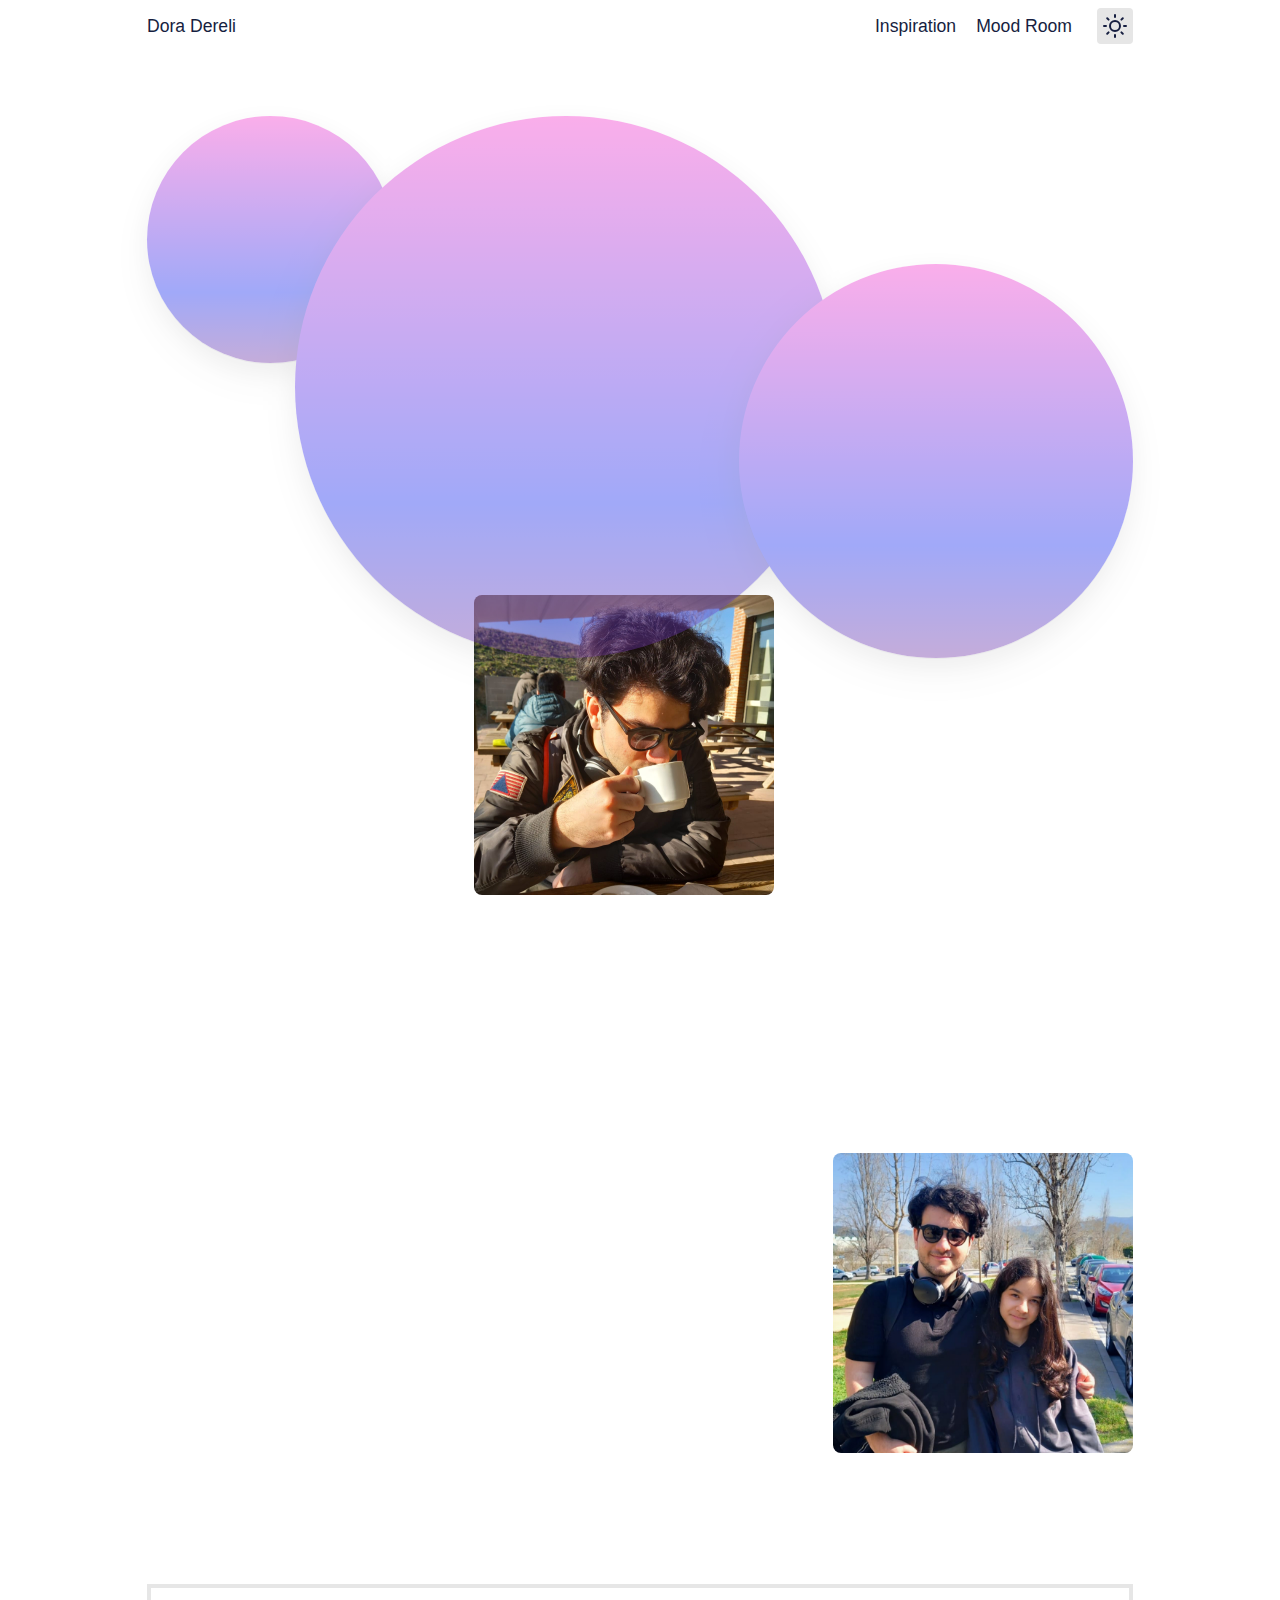
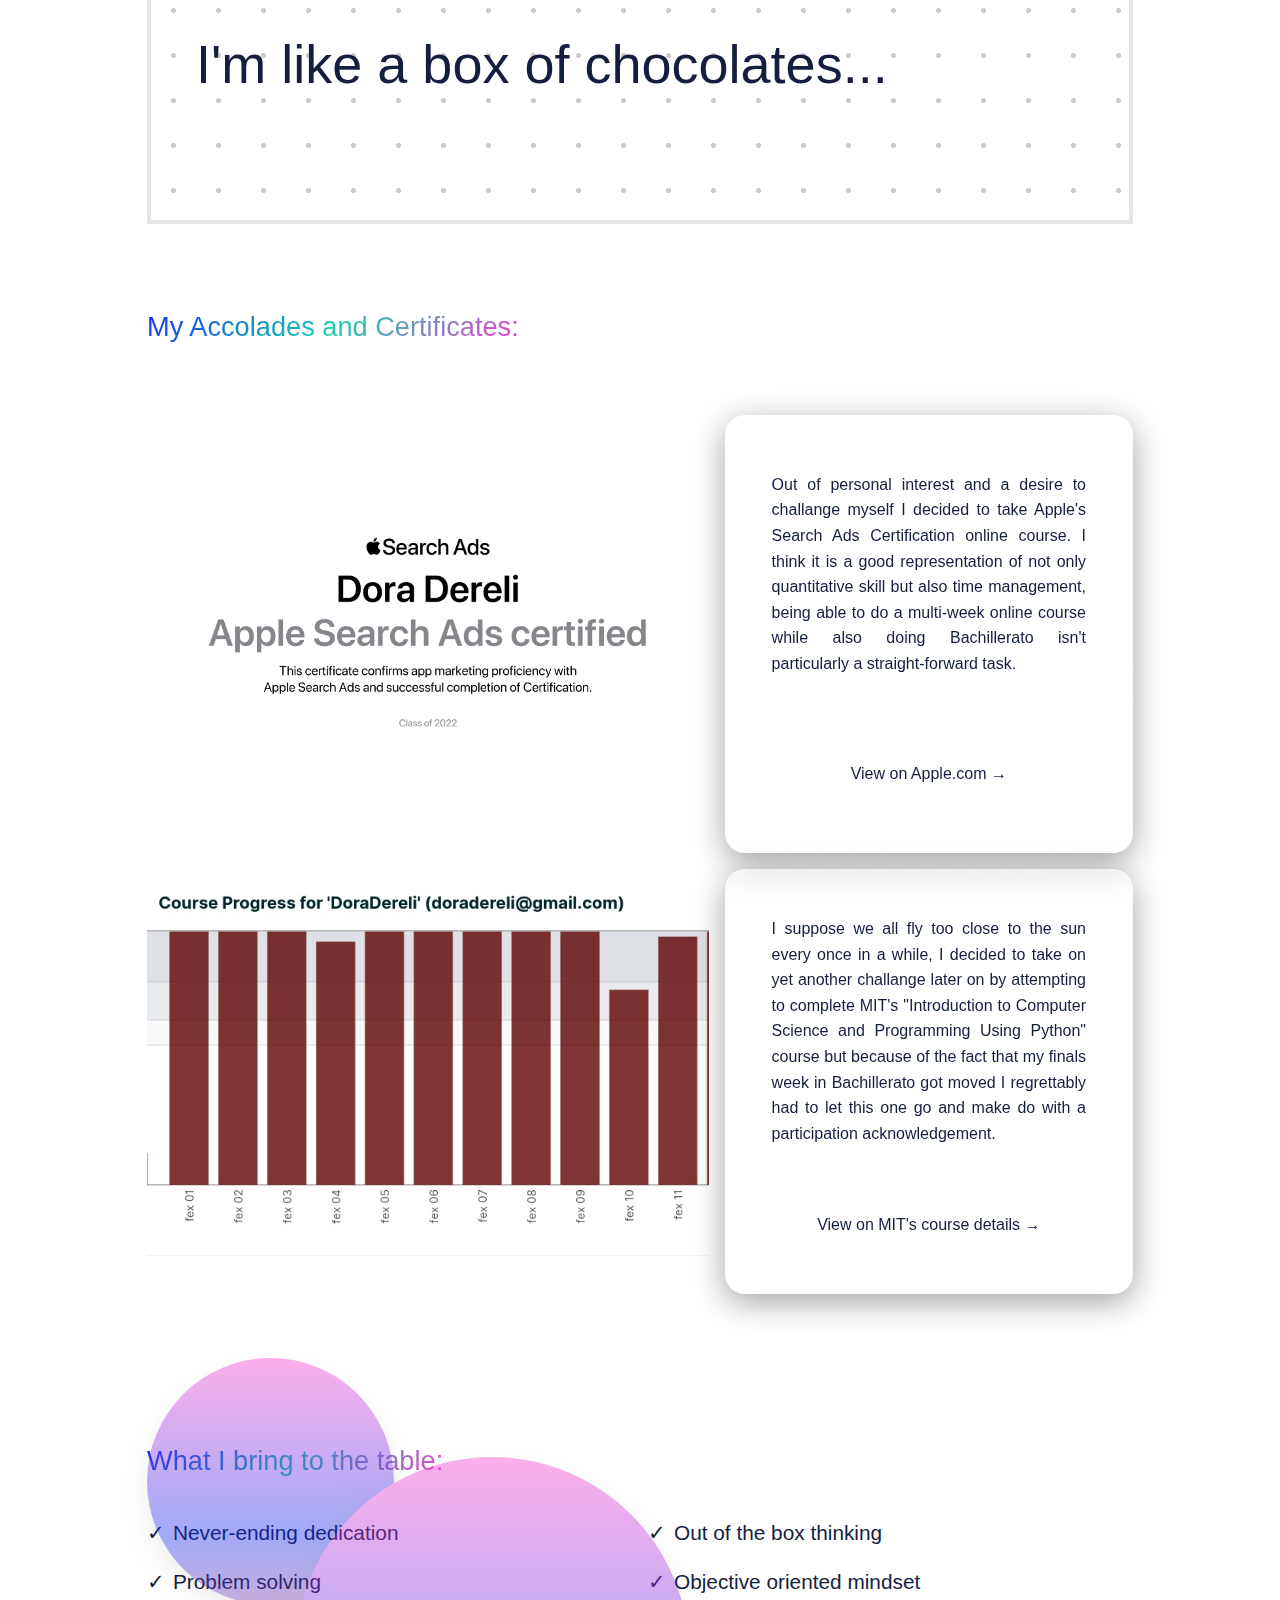
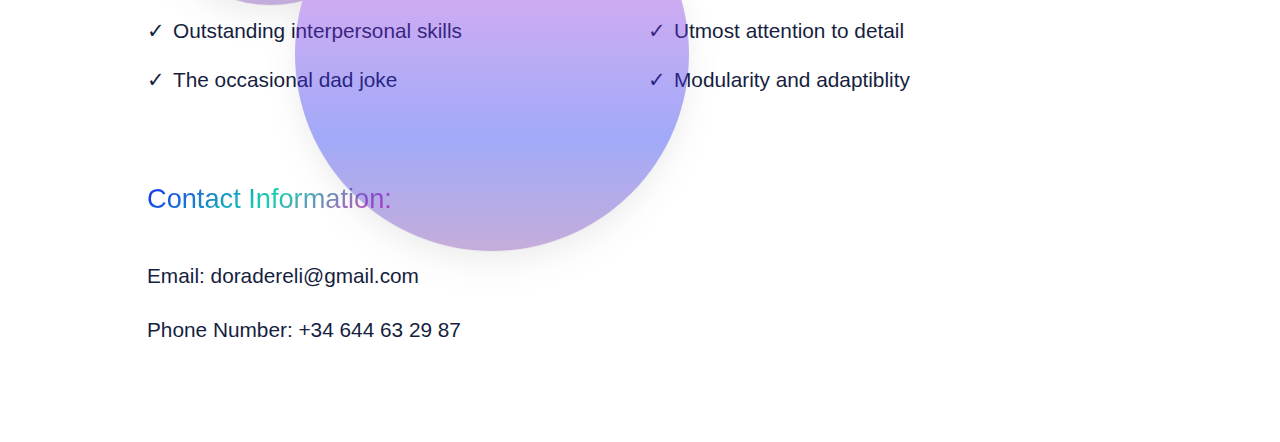
==== index.html @ 1a17ec4f "Update index.html" ====
<!doctype html>
<html lang="en">

<head>
    <!-- Meta data -->
    <meta charset="utf-8">
    <meta name="viewport" content="width=device-width, initial-scale=1.0">
    <meta name="author" content="Dora Dereli" />

    <!-- Title -->
    <title>Dora Dereli - Tech Enthusiast &amp; Student</title>

    <!-- Stylesheet and favicon -->
    <link rel="stylesheet" href="style.css">
    <link rel="icon" type="image/png" href="/static/favicon.png">
    <link rel="preconnect" href="https://fonts.googleapis.com">
    <link rel="preconnect" href="https://fonts.gstatic.com" crossorigin>
    <link href="https://fonts.googleapis.com/css2?family=DM+Sans:ital,opsz,wght@0,9..40,100..1000;1,9..40,100..1000&display=swap" rel="style">
</head>

<body data-theme="light">
    <!-- Header and navigation -->
    <header class="header">
        <a href="index.html" class="logo">Dora Dereli</a>
        <nav>
            <a href="profile.html">Inspiration</a>
            <a href="mood.html">Mood Room</a>
        </nav>

        <!-- Theme toggle button -->
        <button id="theme-toggle">
            <!-- SVG icon for theme toggle -->
            <svg xmlns="http://www.w3.org/2000/svg" width="24" height="24" fill="none" stroke="currentColor"
                stroke-width="2" stroke-linecap="round" stroke-linejoin="round" class="feather feather-moon">
                <g id="theme-toggle-dark">
                    <path d="M21 12.8A9 9 0 1111.2 3a7 7 0 009.8 9.8z" />
                </g>
                <g id="theme-toggle-light">
                    <circle cx="12" cy="12" r="5" />
                    <path
                        d="M12 1v2M12 21v2M4.2 4.2l1.4 1.4M18.4 18.4l1.4 1.4M1 12h2M21 12h2M4.2 19.8l1.4-1.4M18.4 5.6l1.4-1.4" />
                </g>
            </svg>
            <span class="u-visually-hidden">Toggle theme</span>
        </button>
    </header>

    <!-- Main content -->
    <main class="container home-page">
        <!-- Hero section -->
        <section class="section home-hero">
            <div class="orbs">
                <div id="orb1"></div>
                <div id="orb2"></div>
                <div id="orb3"></div>
            </div>
            <h1>Just a tech nerd trying to become a paid tech nerd</h1>
            <p class="titlespcr">👋 Hello! I am Dora Dereli, I'm a teen studying technology in Barcelona with an interest in all things relating to Computer Science with 
                Machine Learning and UX being my favourite.</p>
            <div class="heroes-container">
                <div class="titlespcr"></div>
                    <section class="heroes-container" id="intro" class="content-wrapper">
                        <img src="IMG_20240517_011327.jpg" alt="Dora Dereli" class="profile-picture" id="dora-profile">
                        <p>My love for computing began very early at age 6 when my dad first showed me how to use the family computer, an IBM Thinkpad T42 running Windows XP. Soon, I wouldn't leave it alone, and from there my interest and knowledge has gone up exponentially. At age 15 I locked in my decision to study the technological Bachillerato in Catalonia and I don't plan on ending my studies until I see "the peak" of higher education.</p>
                    </section>
                <div class="titlespcrr"></div>
                    <section class="intro" id="intro" class="content-wrapper">
                        <p>A wise man knows that he knows nothing, so I obviously have a long ways to go and there is much more for me to do to leave my mark in the industry. From ARM & RISC V SoC architecture, to neural networks for Machine learning, Data Analytics for Big Data and UX design to provide the end user the most effortless experience possible, my goal is to know the ins and outs of every system.</p>
                        <img src="IMG_20240517_011246.jpg" alt="Dora Dereli" class="profile-picturee" id="dora-profile">
                    </section>
            </div>
        </section>
        <div class="titlespcr"></div>
        <!-- Projects section -->
        <section class="section">
            <!-- Chocolates card -->
            <div class="card">
                <div class="card-content">
                    <h3 class="card-title">I'm like a box of chocolates...</h3>
                    <h4 class="card-subtitle"></h4>
                </div>
                <i class="fa-solid fa-hat-witch card-icon"></i>
            </div>
        </section>
        <div class="titlespcrr"></div>
        <h2 class="gradient-title">My Accolades and Certificates:</h2>
        <div class="titlespcrr"></div>
        <div class="selected-project">
            <figure>
                <img src="Apple_Search_Ads_Certification_pages-to-jpg-0001.jpg" alt="Passnote" />
            </figure>
            <div>
                <p>Out of personal interest and a desire to challange myself I decided to take Apple's Search Ads Certification online course.
                    I think it is a good representation of not only quantitative skill but also time management, being able to do a multi-week
                    online course while also doing Bachillerato isn't particularly a straight-forward task.<br><br></p>

                    <a class="read-more" href="https://certification-searchads.apple.com/certificate/YvicgNklUN">View on Apple.com →</a>
            </div>
        </div>
        <div class="selected-project">
            <figure>
                <img src="Screenshot from 2024-05-17 04-03-49-cropped.jpg" alt="Passnote" />
            </figure>
            <div>
                <p>I suppose we all fly too close to the sun every once in a while, I decided to take on yet another challange later on by attempting
                    to complete MIT's "Introduction to Computer Science and Programming Using Python" course but because of the fact that my finals week in Bachillerato
                    got moved I regrettably had to let this one go and make do with a participation acknowledgement.<br><br></p>

                    <a class="read-more" href="https://learning.edx.org/course/course-v1:MITx+6.00.1x+1T2023/home">View on MIT's course details →</a>
            </div>
        </div>
        <section class="section home-hero">
        <!-- Skills and Tools Section -->
        <section id="skills-tools" class="section">
            <h2 class="gradient-title">What I bring to the table:</h2>
                <ul>
                    <li>Never-ending dedication</li>
                    <li>Out of the box thinking</li>
                    <li>Problem solving</li>
                    <li>Objective oriented mindset</li>
                    <li>Outstanding interpersonal skills</li>
                    <li>Utmost attention to detail</li>
                    <li>The occasional dad joke</li>
                    <li>Modularity and adaptiblity</li>
                </ul>
        </section>
            <div class="orbs">
              <div id="orb1"></div>
              <div id="orb3"></div>
            </div>
        </section>

        <!-- Contact Information Section -->
        <section id="contact" class="section">
            <h2 class="gradient-title">Contact Information:</h2>
            <p>Email: <a href="mailto:doradereli@gmail.com">doradereli@gmail.com</a></p>
            <p>Phone Number: +34 644 63 29 87</a>
            </p>
        </section>
    </main>
    <!-- JavaScript -->
    <script src="script.js"></script>
</body>

</html>
---- style.css ----
:root {
    --spacing-unit: 8px;
    --xs: calc(var(--spacing-unit) / 2);
    --sm: var(--spacing-unit);
    --md: calc(var(--spacing-unit) * 2);
    --lg: calc(var(--spacing-unit) * 3);
    --xl: calc(var(--spacing-unit) * 4);
    --border: rgb(3, 169, 244);

    --g1: rgb(244,55,205);
    --g2: rgb(23,207,175);
    --g3: rgb(22,42,239);
}

[data-theme=dark] {
    --color-canvas: #05091d;
    --color-well: #050816;
    --color-text: #fff;
    --card-dot-light: rgba(255, 255, 255, 0.2);
    --card-dot-dark: transparent;
    --color-glow: rgba(255, 255, 255, 0.5);
}

[data-theme=light] {
    --color-canvas: #fff;
    --color-well: #e6e6e6;
    --color-text: #161e40;
    --card-dot-light: transparent;
    --card-dot-dark: rgba(0, 0, 0, 0.2);
    --color-glow: rgba(22, 30, 64, 0.5);
}


.u-visually-hidden {
    clip: rect(0 0 0 0);
    height: 1px;
    width: 1px;
    margin: -1px;
    overflow: hidden;
    padding: 0;
    position: absolute;
    border: 0;
    white-space: nowrap;
    word-wrap: normal;
}

.container {
    width: 100%;
    max-width: 1050px;
    padding: 0 24px 32px;
    margin: 0 auto;
}

@media screen and (min-width: 40em) {
    .container {
        padding: 0 32px 32px;
    }
}

.container img,.container video {
    max-width: 100%;
    border-radius: 8px;
    max-width: 100%;
    max-height: 100%;
}

.post {
    padding-top: 64px;
}

.title {
    margin-bottom: 4px;
}

.meta {
    font-size: 1rem;
    margin-top: 0;
}

@media screen and (min-width: 40em) {
    .meta {
        font-size: .9rem;
    }
}

.project-featured-image {
    width: calc(100% + 48px);
    max-width: calc(100% + 48px) !important;
    margin-left: -24px;
    margin-top: 16px;
}

@media screen and (min-width: 40em) {
    .project-featured-image {
        width: 140%;
        max-width: 140% !important;
        margin-left: -20%;
        margin-top: 32px;
    }
}

ol li,p,ul li {
    font-size: 1.3rem;
    line-height: 1.6;
}

h1 {
    font-size: 3rem;
    font-weight: 500;
    letter-spacing: -.15rem;
    line-height: 1.15;
}

h2,h4 {
    font-weight: 500;
}

h3 {
    font-weight: 300;
    margin-bottom: 0;
    margin-top: 25px;
}

a {
    color: var(--color-text);
    text-decoration: none;
}

a[href^="https://twitter.com"] {
    color: #55acee;
}

a[href^="https://github.com"] {
    color: #aaa;
}

a[href^="https://dribbble.com"] {
    color: #ea4c89;
}

.header {
    width: 100%;
    max-width: 1050px;
    padding: 8px 24px;
    margin: 0 auto 24px;
    display: flex;
    justify-content: space-between;
    align-items: center;
  }
  
  @media screen and (min-width: 40em) {
    .header {
      padding: 8px 32px;
    }
  }
  
  .header a {
    color: inherit;
    text-decoration: none;
    font-size: 1.1rem;
  }
  
  .header .logo {
    flex: 1;
  }
  
  .header nav {
    display: flex;
    gap: 20px;
  }
  
  .header #theme-toggle {
    appearance: none;
    background: var(--color-well);
    padding: var(--xs);
    border: 1px solid transparent;
    border-radius: 4px;
    color: inherit;
    width: calc(var(--lg) * 1.5);
    height: calc(var(--lg) * 1.5);
    display: flex;
    align-items: center;
    justify-content: center;
    margin-left: 25px;
    cursor: pointer;
  }
  
  [data-theme='dark'] .header #theme-toggle #theme-toggle-light {
    display: none;
  }
  
  [data-theme='light'] .header #theme-toggle #theme-toggle-dark {
    display: none;
  }
  
  .selected-project {
    margin-bottom: 16px;
    display: flex;
    color: inherit;
    text-decoration: none;
    flex-direction: column;
    gap: 16px;
  }

  @media screen and (min-width: 40em) {
    .selected-project {
      flex-direction: row;
    }
  }
  
  .selected-project figure {
    margin: 0;
    flex: 1.5;
    max-width: 100%;
  }
  
  .selected-project figure img {
    width: 100%;
    height: auto;
    border-radius: 20px;
    object-fit: cover;
  }
  
  .selected-project div {
    flex: 1;
    background: linear-gradient(135deg, rgba(255, 255, 255, 0.1), rgba(255, 255, 255, 0));
    backdrop-filter: blur(10px);
    border-radius: 20px;
    border: 1px solid rgba(255, 255, 255, 0.18);
    box-shadow: 0 8px 32px 0 rgba(0, 0, 0, 0.37);
    display: flex;
    flex-direction: column;
    align-items: center;
    justify-content: space-around;
    padding: 1rem;
  }

  .selected-project div:hover{
    box-shadow: 0 0 15px var(--color-glow);
  }
  
  .selected-project p {
    font-size: 1rem;
    margin-right: 30px;
    margin-left: 30px;
    text-align: justify;
  }
  
  code[class*='language-'],
  pre[class*='language-'] {
    font-size: 14px;
    line-height: 1.375;
    direction: ltr;
    text-align: left;
    white-space: pre;
    word-spacing: normal;
    word-break: normal;
    tab-size: 2;
    hyphens: none;
    background: #272822;
    color: #f8f8f2;
  }
  

pre[class*=language-] {
    padding: 1.5em 2em;
    margin: .5em 0;
    overflow: auto
}

:not(pre)>code[class*=language-] {
    padding: .1em;
    border-radius: .3em
}

.token.cdata,.token.comment,.token.doctype,.token.prolog {
    color: #75715e
}

.token.punctuation {
    color: #f8f8f2
}

.token.namespace {
    opacity: .7
}

.token.boolean,.token.number,.token.operator {
    color: #fd971f
}

.token.property {
    color: #f4bf75
}

.token.tag {
    color: #66d9ef
}

.token.string {
    color: #a1efe4
}

.token.selector {
    color: #ae81ff
}

.token.attr-name {
    color: #fd971f
}

.language-css .token.string,.style .token.string,.token.entity,.token.url {
    color: #a1efe4
}

.token.attr-value,.token.control,.token.directive,.token.keyword,.token.unit {
    color: #a6e22e
}

.token.atrule,.token.regex,.token.statement {
    color: #a1efe4
}

.token.placeholder,.token.variable {
    color: #66d9ef
}

.token.deleted {
    text-decoration: line-through
}

.token.inserted {
    border-bottom: 1px dotted #f9f8f5;
    text-decoration: none
}

.token.italic {
    font-style: italic
}

.token.bold,.token.important {
    font-weight: 700
}

.token.important {
    color: #f92672
}

.token.entity {
    cursor: help
}

pre>code.highlight {
    outline: .4em solid #f92672;
    outline-offset: .4em
}

@-webkit-keyframes fadeInDown {
    from {
        transform: translateY(-10px);
        opacity: 0
    }

    to {
        transform: translateY(0);
        opacity: 1
    }
}

@keyframes fadeInDown {
    from {
        transform: translateY(-10px);
        opacity: 0
    }

    to {
        transform: translateY(0);
        opacity: 1
    }
}

@-webkit-keyframes fadeInUp {
    from {
        transform: translateY(20px);
        opacity: 0
    }

    to {
        transform: translateY(0);
        opacity: 1
    }
}

@keyframes fadeInUp {
    from {
        transform: translateY(20px);
        opacity: 0
    }

    to {
        transform: translateY(0);
        opacity: 1
    }
}

.home-hero {
    position: relative
}

@media screen and (min-width: 40em) {
    .home-hero {
        padding-top:64px;
        margin-top: 64px
    }
}

.home-hero h1 {
    margin-top: 0
}

@media (prefers-reduced-motion:no-preference) {
    .home-hero h1 {
        opacity: 0;
        transform: translateY(20px);
        -webkit-animation: fadeInUp .5s cubic-bezier(.4,0,.2,1);
        animation: fadeInUp .5s cubic-bezier(.4,0,.2,1);
        -webkit-animation-fill-mode: forwards;
        animation-fill-mode: forwards
    }
}

@media (prefers-reduced-motion:no-preference) {
    .home-hero p {
        opacity: 0;
        transform: translateY(20px);
        -webkit-animation: fadeInUp .5s .1s cubic-bezier(.4,0,.2,1);
        animation: fadeInUp .5s .1s cubic-bezier(.4,0,.2,1);
        -webkit-animation-fill-mode: forwards;
        animation-fill-mode: forwards
    }
}

.intro {
  display: flex;
  flex-direction: row;
  align-items: center;
}

.profile-picture {
  margin-right: 2rem;
}

.profile-picturee {
  margin-left: 2rem;
}

.orbs {
    display: flex;
    align-items: center;
    position: absolute;
    width: 100%;
    opacity: .4;
    top: 0
}

.orbs #orb1,.orbs #orb2,.orbs #orb3,.orbs #orb4 {
    border-radius: 9999px;
    flex-shrink: 0;
    flex-grow: 0;
    aspect-ratio: 1/1;
    height: -webkit-fit-content;
    height: -moz-fit-content;
    height: fit-content;
    position: relative;
    -webkit-animation: orbFloat 10s ease infinite;
    animation: orbFloat 10s ease infinite;
    box-shadow: 0 1px 0 rgba(17,17,26,.1),0 8px 24px rgba(17,17,26,.1),0 16px 48px rgba(17,17,26,.1)
}

.orbs #orb1:before,.orbs #orb2:before,.orbs #orb3:before,.orbs #orb4:before {
    content: '';
    width: 100%;
    height: 100%;
    border-radius: inherit;
    display: block;
    position: absolute;
    top: 0;
    left: 0;
    -webkit-animation: orbGradient 40s ease infinite;
    animation: orbGradient 40s ease infinite;
    background-size: 100% 1000%;
    background-image: linear-gradient(to bottom,#f437cd,#162aef,#f34033,#17cfaf,#d8a9c1,#f437cd,#162aef,#f34033,#17cfaf,#d8a9c1,#f437cd,#162aef,#f34033,#17cfaf,#d8a9c1)
}

.orbs #orb1 {
    width: 25%;
    z-index: -4;
    align-self: flex-start
}

.orbs #orb2 {
    margin-left: -10%;
    -webkit-animation-duration: 20s;
    animation-duration: 20s;
    width: 55%;
    z-index: -3
}

.orbs #orb2:before {
    animation-direction: reverse
}

.orbs #orb3 {
    width: 40%;
    z-index: -2;
    margin-left: -10%;
    margin-top: 10%;
    align-self: flex-end;
    -webkit-animation-duration: 15s;
    animation-duration: 15s
}

.orbs #orb4 {
    background-color: #00f;
    width: 50%;
    z-index: -1;
    animation-direction: reverse;
    margin-left: -30%
}

@-webkit-keyframes orbGradient {
    0% {
        background-position: 0 0
    }

    100% {
        background-position: 0 100%
    }
}

@keyframes orbGradient {
    0% {
        background-position: 0 0
    }

    100% {
        background-position: 0 100%
    }
}

@-webkit-keyframes orbFloat {
    0% {
        transform: translatey(-20px)
    }

    50% {
        transform: translatey(20px)
    }

    100% {
        transform: translatey(-20px)
    }
}

@keyframes orbFloat {
    0% {
        transform: translatey(-20px)
    }

    50% {
        transform: translatey(20px)
    }

    100% {
        transform: translatey(-20px)
    }
}

.dm-sans-<font> {
  font-family: "DM Sans", sans-serif;
  font-optical-sizing: auto;
  font-weight: <300>;
  font-style: normal;
}

* {
    box-sizing: border-box;
    -webkit-font-smoothing: antialiased
}

body,html {
    margin: 0;
    padding: 0;
    background: var(--color-canvas)
}

html {
    font-size: .9rem
}

@media screen and (min-width: 40em) {
    html {
        font-size:1rem
    }
}

body {
    color: var(--color-text);
    min-width: 100vw;
    min-height: 100vh;
    font-family: 'Neue Haas Unica',sans-serif
}

*{
    font-family: 'Neue Haas Unica',sans-serif
}



.read-more {
  transition-duration: 0.3s;
  margin-bottom: 30px;
}

.read-more:hover {
  font-size: 24px;
  background: -webkit-linear-gradient(130deg, var(--g1), var(--g2), var(--g3));
  -webkit-background-clip: text;
  -webkit-text-fill-color: transparent;
  cursor: pointer;
}

#dora-profile {
  max-width: 300px;
  max-height: 300px;
}






.card {
    /* aspect-ratio: 1 / 0.2;  Modify this value to control the height based on the width */
    border: 0.5vmin solid var(--color-well);
    cursor: pointer;
    position: relative;
    transform: translateX(0px); /* Move the card 30 pixels to the left */
    margin: 50px 0px 0px 0px;
  }
  
  .card:hover:before {
    background-position: 100% 100%;
    transform: scale(1.08, 1.03);
    border-radius: 8px;
  }
  
  .card:hover > .card-content {
    background-position: -10% 0%;
  }
  
  .card:hover > .card-icon {
    color: var(--color-text);
  }
  
  .card:hover > .card-content > .card-subtitle > .card-subtitle-word {  
    opacity: 1;
    transform: translateY(0%);
    transition: opacity 0ms, transform 200ms cubic-bezier(.90, .06, .15, .90);
  }
  
  .card:before {
    background: linear-gradient(
      130deg, 
      transparent 0% 33%, 
      var(--g1) 74%, 
      var(--g2) 83.5%, 
      var(--g3) 100%
    );
    background-position: 0% 0%;
    background-size: 300% 300%;
    content: "";
    height: 100%;
    pointer-events: none;
    position: absolute;
    transition: background-position 350ms ease, transform 350ms ease;
    width: 100%;
    z-index: 1;
  }
  
  .card-content {
    background-image: radial-gradient(
        var(--card-dot-light) 8%, 
        transparent 8%
    ),
    radial-gradient(
        var(--card-dot-dark) 8%, 
        transparent 8%
    );
    background-position: 0% 0%;
    background-size: 5vmin 5vmin;
    height: 100%;
    padding: 5vmin;
    position: relative;
    transition: background-position 350ms ease;
    width: 100%;
    z-index: 2;
}

  
  .card-title,
  .card-subtitle {
    color: var(--color-text);
    font-family: "Anek Latin", sans-serif;
    font-weight: 400;
    margin: 0px;
  }
  
  .card-title {
    font-size: 6vmin;
  }
  
  .card-subtitle {
    font-size: 3vmin;
    margin-top: 2vmin;
  }
  
  .card-subtitle-word {
    display: inline-block;
    margin: 0vmin 0.3vmin;
    opacity: 0;
    position: relative;  
    transform: translateY(40%);
    transition: none;
  }
  
  .card-icon {
    bottom: 0px;
    color: rgba(var(--color-text), 0.5);
    font-size: 7vmin;
    left: 0px;
    margin: 5vmin;
    position: absolute;
    transition: color 250ms ease;
    z-index: 2;
}



  /* About Me Section */
#about-me {
    text-align: justify;
  }
  
  /* Skills and Tools Section */
  #skills-tools ul {
    display: grid;
    grid-template-columns: repeat(2, 1fr);
    gap: 1rem;
    list-style-type: none;
    padding: 0;
  }
  
  #skills-tools li:before {
    content: '✓';
    margin-right: 8px;
  }
  
  /* Testimonials Section */
  #testimonials blockquote {
    border-left: 4px solid var(--color-highlight);
    margin-bottom: 2rem;
    padding: 1rem 0 1rem 2rem;
  }
  
  #testimonials blockquote footer {
    display: block;
    font-style: italic;
    margin-top: 1rem;
  }
  
  /* Contact Information Section */
  #contact a {
    color: var(--color-highlight);
  }
  
  #contact a:hover {
    color: var(--color-highlight-hover);
  }
  
  /* Resume/CV Section */
  #resume a {
    background-color: var(--color-highlight);
    border-radius: 4px;
    color: var(--color-primary);
    display: inline-block;
    margin-top: 1rem;
    padding: 0.5rem 1rem;
    text-decoration: none;
  }
  
  #resume a:hover {
    background-color: var(--color-highlight-hover);
  }
  



  /* Spacing between sections */
.section {
    margin-bottom: 4rem;
  }
  
 /* Gradient Titles */
.gradient-title {
    background: -webkit-linear-gradient(130deg, var(--g1), var(--g2), var(--g3));
    -webkit-background-clip: text;
    -webkit-text-fill-color: transparent;
    display: inline-block;
    font-size: 1.7em; /* Adjust this value to change the title size */
    font-weight: 500; /* Adjust this value to change the title weight */
  }
  
  
  
  /* Make sure the h2 titles are inline-block for gradient effect */
  .section h2 {
    display: inline-block;
  }
  



  .rounded-table {
    border-collapse: separate;
    border-spacing: 0;
    width: 80%;
    background: linear-gradient(135deg, rgba(255, 255, 255, 0.1), rgba(255, 255, 255, 0));
    backdrop-filter: blur(10px);
    -webkit-backdrop-filter: blur(10px);
    border-radius: 20px;
    box-shadow: 0 8px 32px 0 rgba(0, 0, 0, 0.37);
    border-radius: 15px;
    overflow: hidden;
    margin: 20px 0;
    margin-left: auto;
    margin-right: auto;
    border:1px solid rgba(255, 255, 255, 0.18);
    transition: box-shadow 0.2s ease-in-out; /* Add a transition for smooth effect */
  }

  .rounded-table:hover {
    box-shadow: 0 0 15px var(--color-glow); /* Apply a faint glow effect on hover */
  }

  .rounded-table thead th {
    background-color: rgba(0, 0, 0, 0.1);
    text-align: left;
    height: 50px;
    line-height: 50px; /* Center the text vertically */
    font-size: 18px;
    font-weight: normal; /* Set the font weight to normal */
  }

  .rounded-table th,
  .rounded-table td {
    padding: 5px 15px;
  }

  .rounded-table tbody tr:first-child td {
    padding-top: 11px;
  }

  .rounded-table tr:first-child th:first-child {
    border-top-left-radius: 15px;
  }

  .rounded-table tr:first-child th:last-child {
    border-top-right-radius: 15px;
  }

  .rounded-table tr:last-child td:first-child {
    border-bottom-left-radius: 15px;
    padding-bottom: 9px;
  }

  .rounded-table tr:last-child td:last-child {
    border-bottom-right-radius: 15px;
  }
  .song-cover {
    width: 50px;
    height: 50px;
    margin-right: 10px;
  }

  .row-link tr {
    position: relative;
  }
  
  .row-link tr a {
    position: absolute;
    top: 0;
    left: 0;
    right: 0;
    bottom: 0;
    z-index: 1;
    display: block;
    text-indent: -9999px;
  }
  
/* Inspiration page boxes */
  .meet-heroes {
    text-align: center;
    margin: 40px 0;
  }
  
  .heroes-container {
    display: flex;
    justify-content: space-around;
    flex-wrap: wrap;
  }
  
  .hero {
    width: 400px;
    box-sizing: border-box;
    padding: 20px;
    margin: 20px;
    background-color: rgba(255, 255, 255, 0.1);
    border-radius: 20px;
    transition: 0.3s;
    background: linear-gradient(135deg, rgba(255, 255, 255, 0.1), rgba(255, 255, 255, 0));
    backdrop-filter: blur(10px);
    -webkit-backdrop-filter: blur(10px);
    border-radius: 20px;
    border:1px solid rgba(255, 255, 255, 0.18);
    box-shadow: 0 8px 32px 0 rgba(0, 0, 0, 0.37);
  }
  
  .hero:hover {
    box-shadow: 0 0 15px var(--color-glow);
  }
  
  .hero-image {
    width: 100%;
    height: auto;
    border-radius: 20px;
  }

.titlespcr {
  margin-bottom: 130.8px;
}

.titlespcrr {
  margin-bottom: 50px;
}
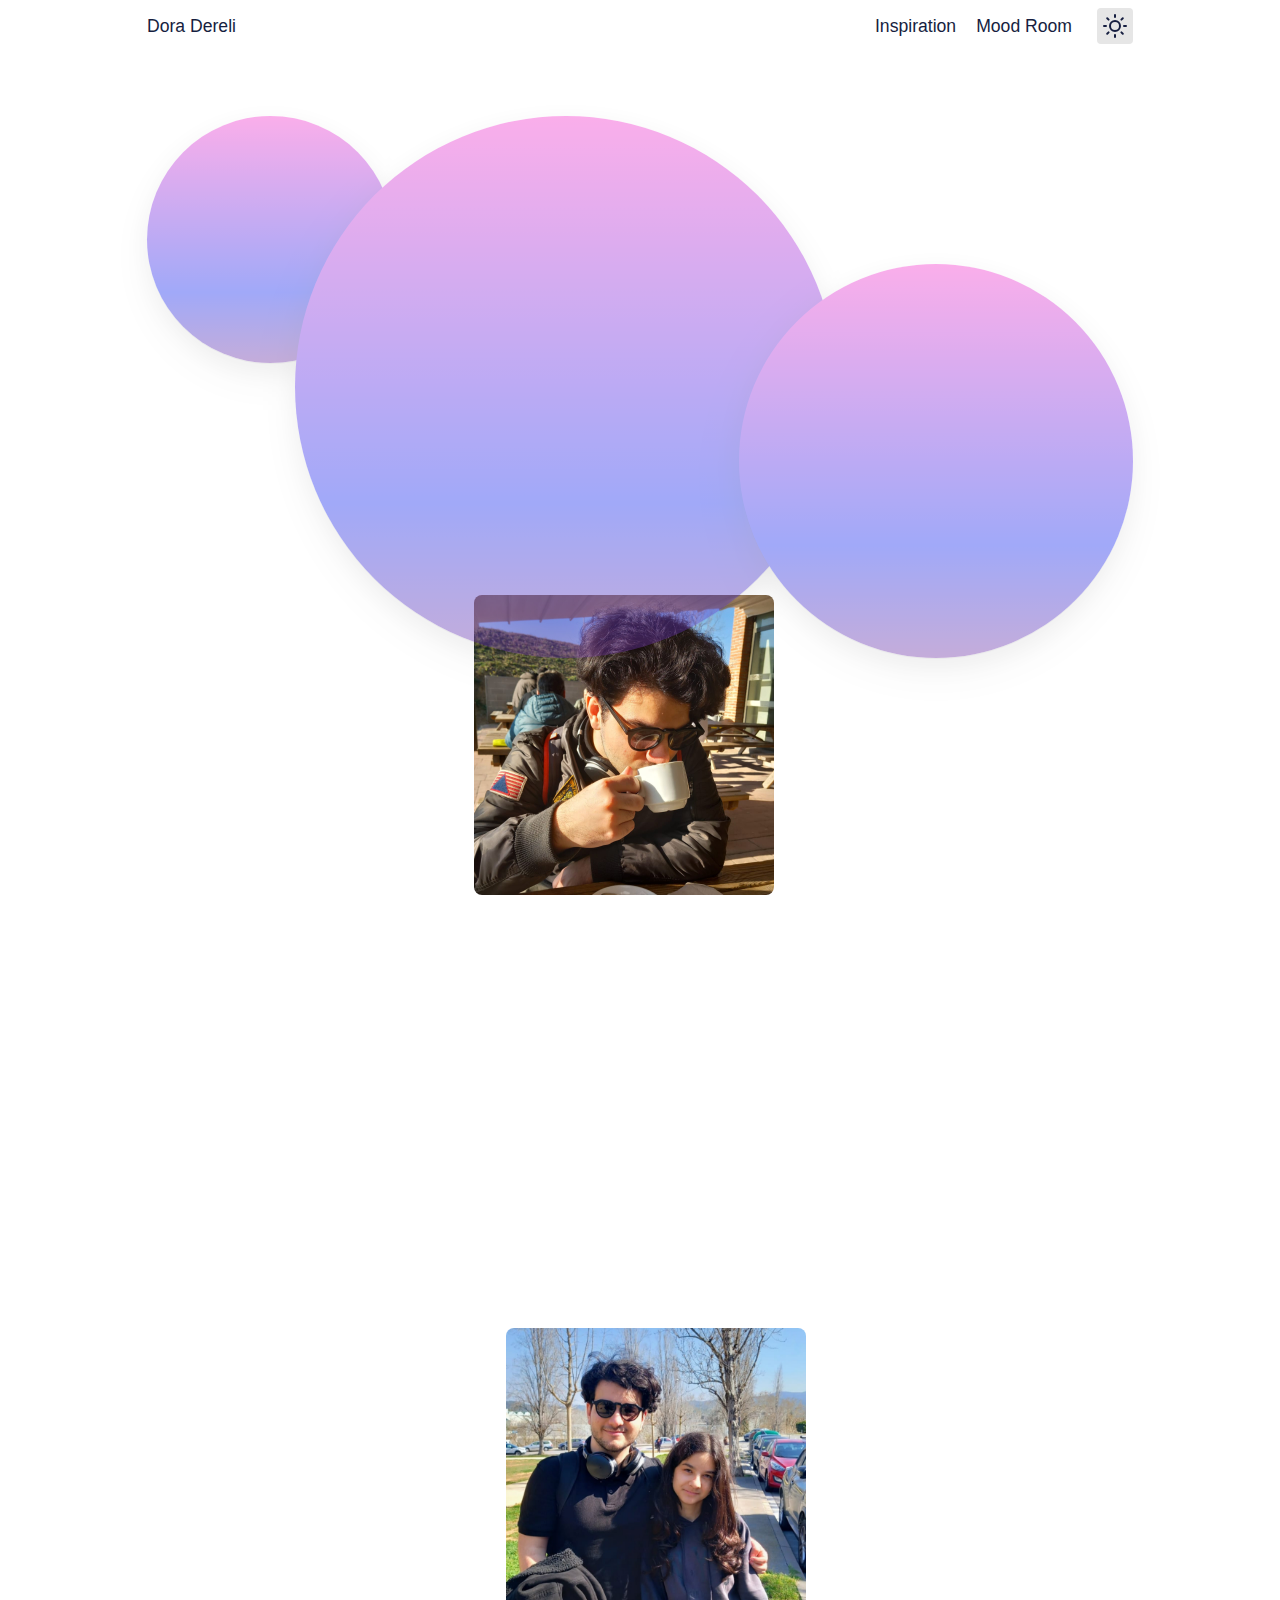
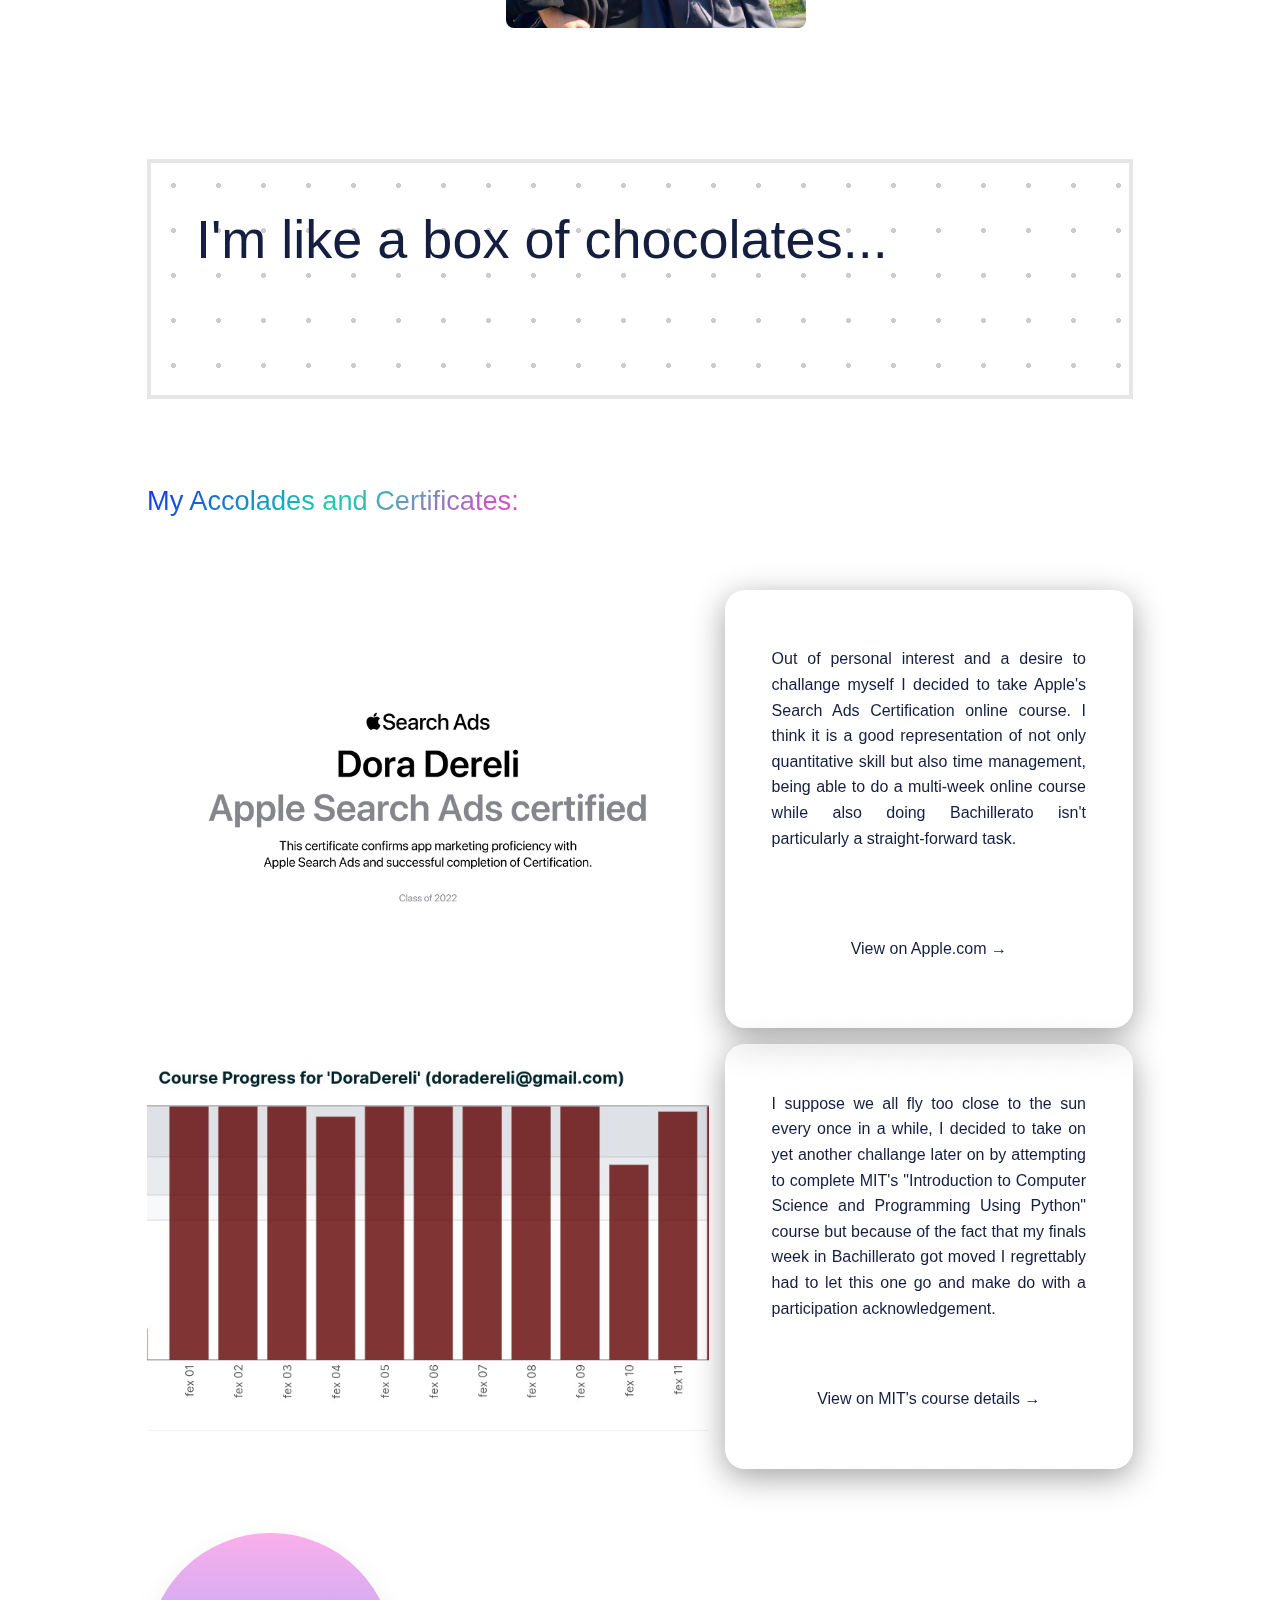
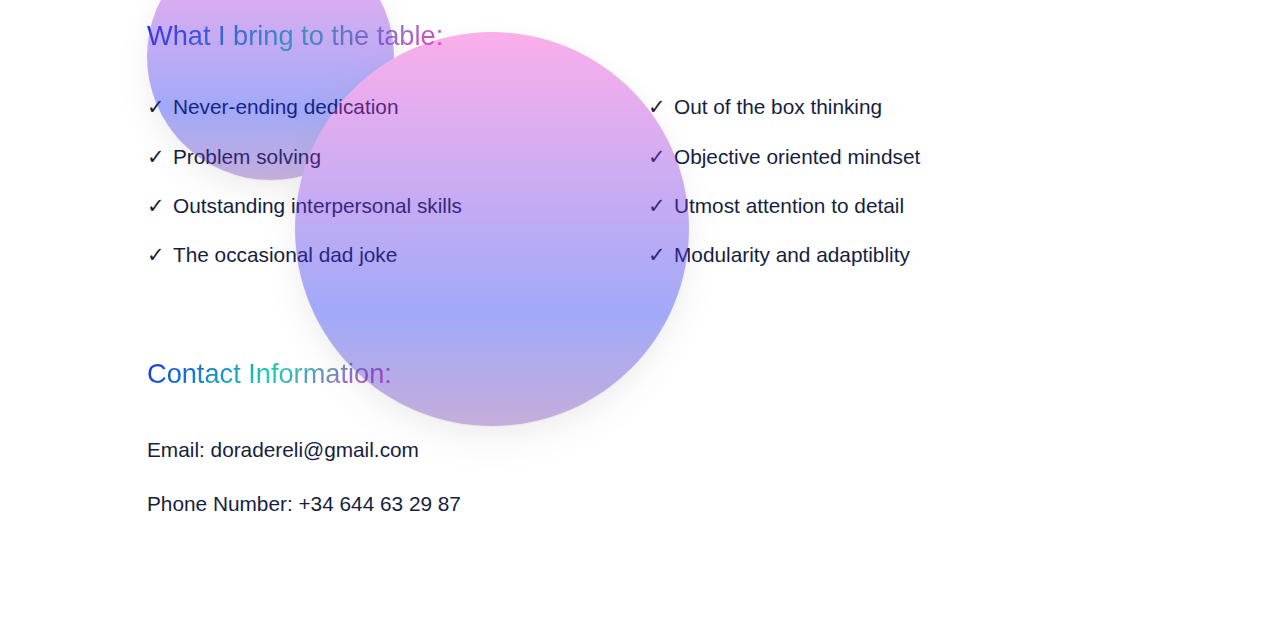
==== commit 3f1845ff: "Update index.html" ====
--- a/index.html
+++ b/index.html
@@ -64,7 +64,7 @@
                         <p>My love for computing began very early at age 6 when my dad first showed me how to use the family computer, an IBM Thinkpad T42 running Windows XP. Soon, I wouldn't leave it alone, and from there my interest and knowledge has gone up exponentially. At age 15 I locked in my decision to study the technological Bachillerato in Catalonia and I don't plan on ending my studies until I see "the peak" of higher education.</p>
                     </section>
                 <div class="titlespcrr"></div>
-                    <section class="intro" id="intro" class="content-wrapper">
+                    <section class="heroes-container" id="intro" class="content-wrapper">
                         <p>A wise man knows that he knows nothing, so I obviously have a long ways to go and there is much more for me to do to leave my mark in the industry. From ARM & RISC V SoC architecture, to neural networks for Machine learning, Data Analytics for Big Data and UX design to provide the end user the most effortless experience possible, my goal is to know the ins and outs of every system.</p>
                         <img src="IMG_20240517_011246.jpg" alt="Dora Dereli" class="profile-picturee" id="dora-profile">
                     </section>
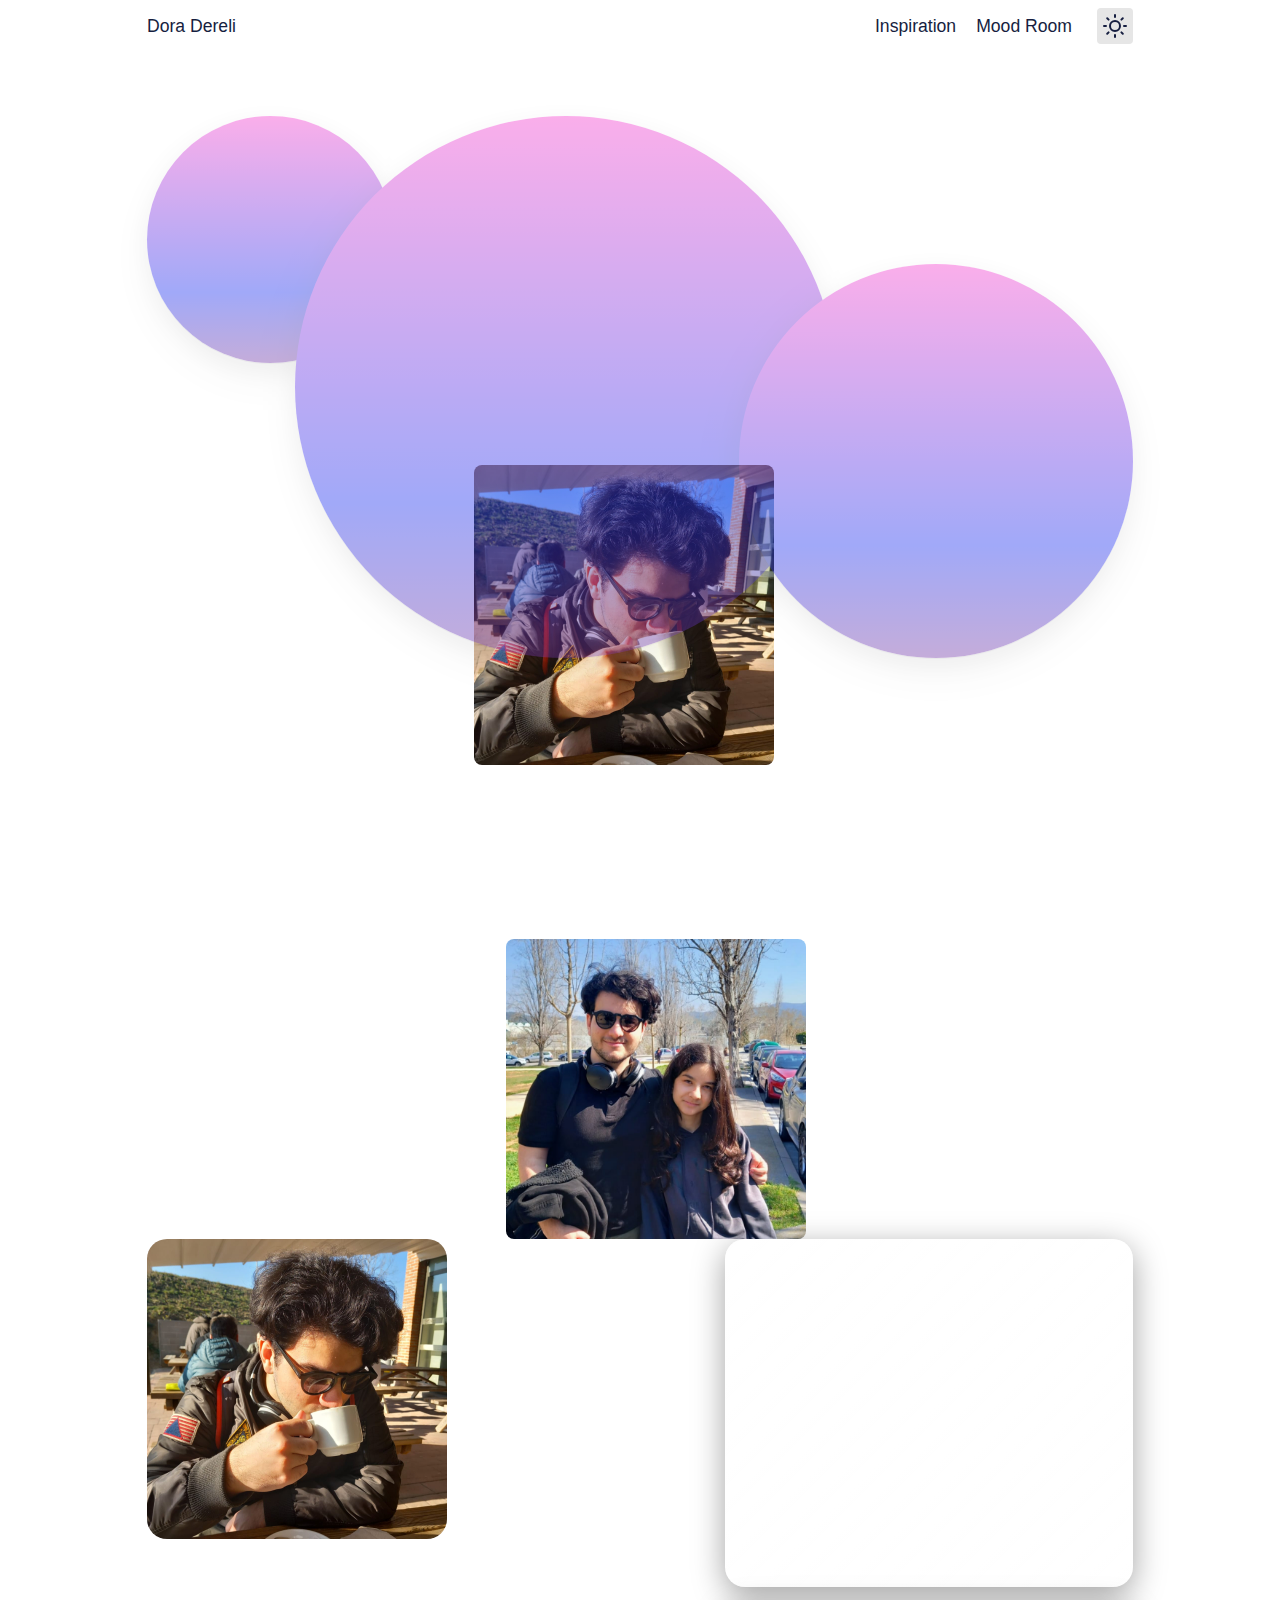
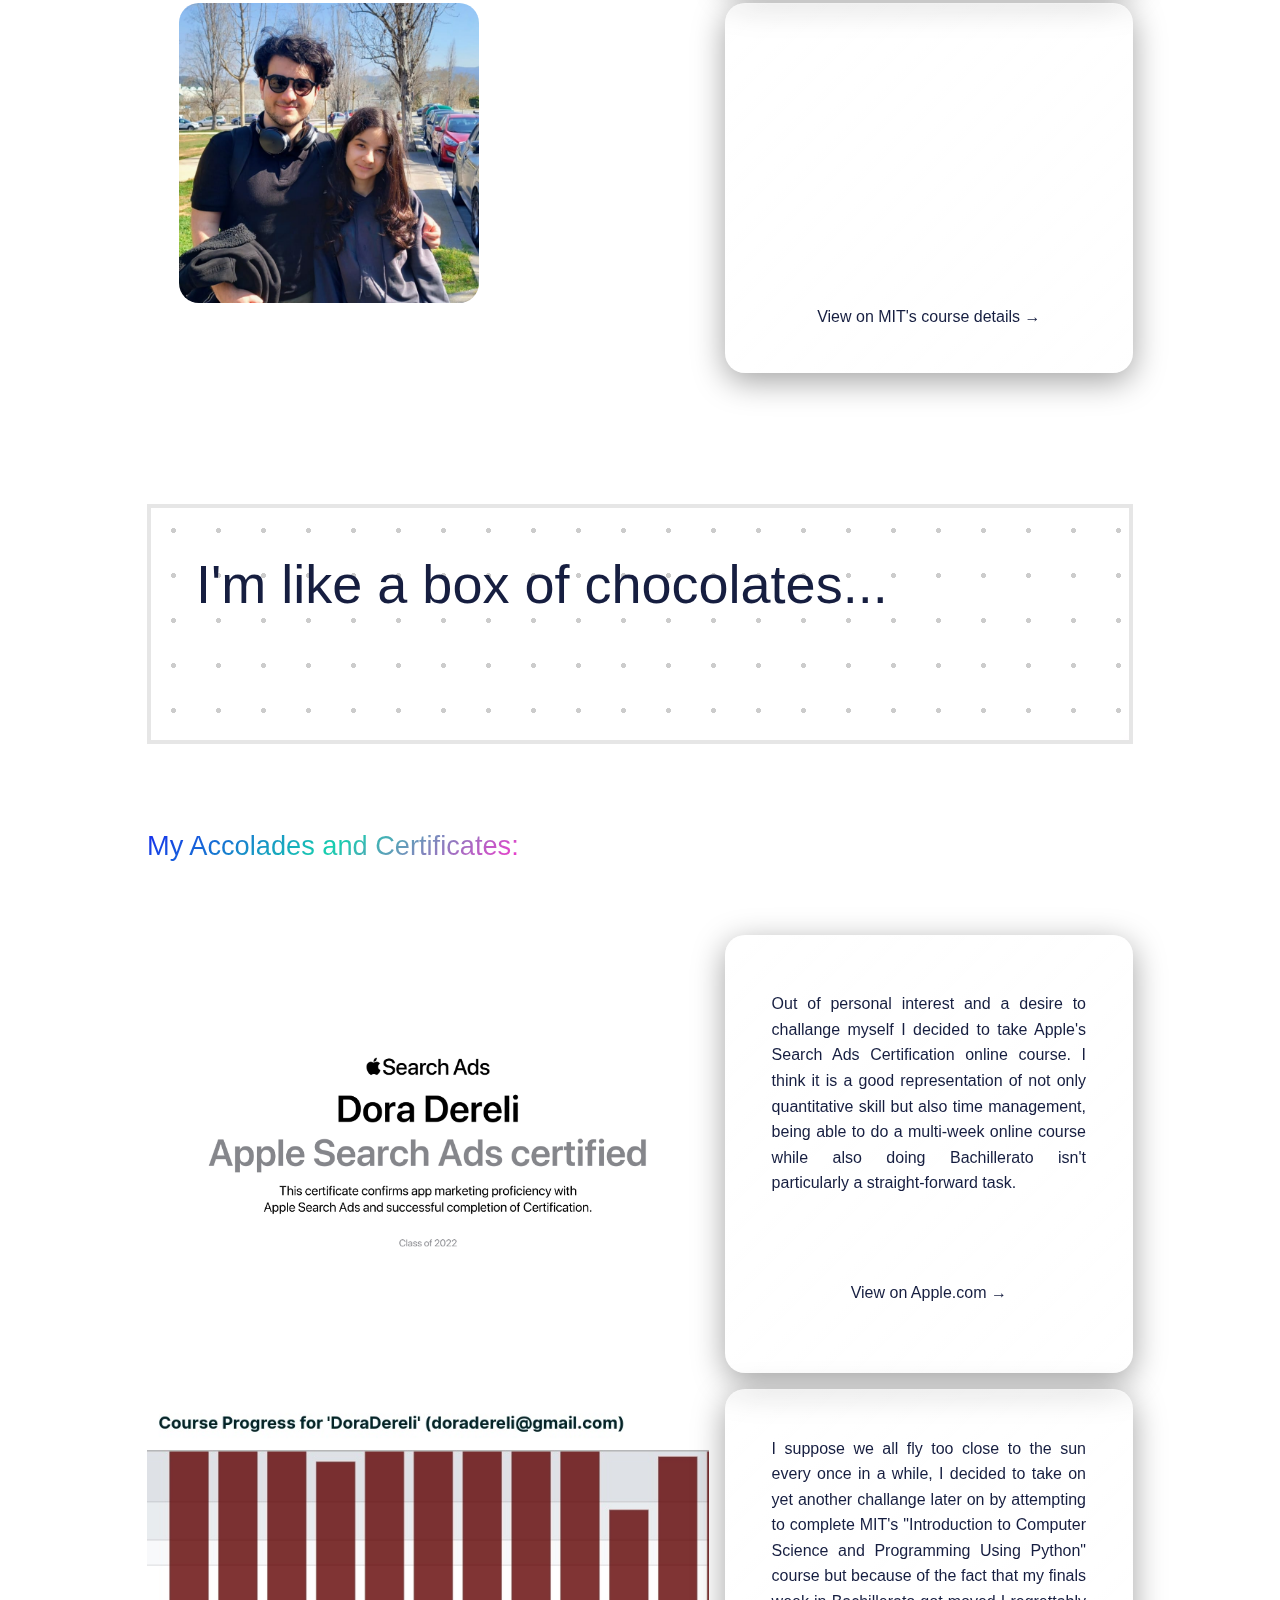
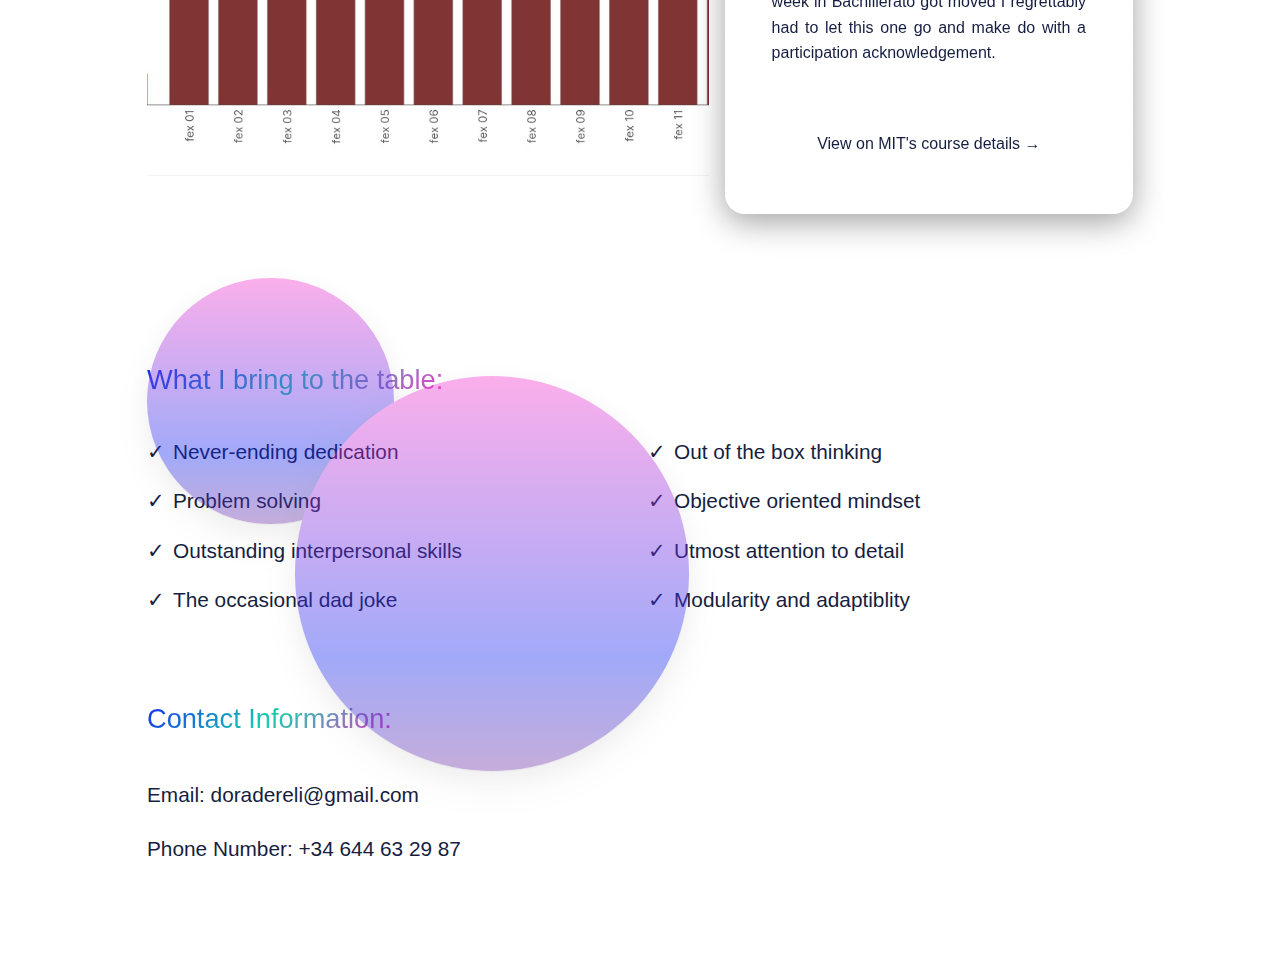
==== commit 54846365: "Update index.html" ====
--- a/index.html
+++ b/index.html
@@ -61,7 +61,7 @@
                 <div class="titlespcr"></div>
                     <section class="heroes-container" id="intro" class="content-wrapper">
                         <img src="IMG_20240517_011327.jpg" alt="Dora Dereli" class="profile-picture" id="dora-profile">
-                        <p>My love for computing began very early at age 6 when my dad first showed me how to use the family computer, an IBM Thinkpad T42 running Windows XP. Soon, I wouldn't leave it alone, and from there my interest and knowledge has gone up exponentially. At age 15 I locked in my decision to study the technological Bachillerato in Catalonia and I don't plan on ending my studies until I see "the peak" of higher education.</p>
+                        <p></p>
                     </section>
                 <div class="titlespcrr"></div>
                     <section class="heroes-container" id="intro" class="content-wrapper">
@@ -69,6 +69,27 @@
                         <img src="IMG_20240517_011246.jpg" alt="Dora Dereli" class="profile-picturee" id="dora-profile">
                     </section>
             </div>
+             <div class="selected-project">
+            <figure>
+                <img src="IMG_20240517_011327.jpg" alt="Dora Dereli" class="profile-picture" id="dora-profile">
+            </figure>
+            <div>
+                <p>My love for computing began very early at age 6 when my dad first showed me how to use the family computer, an IBM Thinkpad T42 running Windows XP. Soon, I wouldn't leave it alone, and from there my interest and knowledge has gone up exponentially. 
+                    At age 15 I locked in my decision to study the technological Bachillerato in Catalonia and I don't plan on ending my studies until I see "the peak" of higher education.<br><br></p>
+            </div>
+        </div>
+        <div class="selected-project">
+            <figure>
+                <img src="IMG_20240517_011246.jpg" alt="Dora Dereli" class="profile-picturee" id="dora-profile">
+            </figure>
+            <div>
+                <p>I suppose we all fly too close to the sun every once in a while, I decided to take on yet another challange later on by attempting
+                    to complete MIT's "Introduction to Computer Science and Programming Using Python" course but because of the fact that my finals week in Bachillerato
+                    got moved I regrettably had to let this one go and make do with a participation acknowledgement.<br><br></p>
+
+                    <a class="read-more" href="https://learning.edx.org/course/course-v1:MITx+6.00.1x+1T2023/home">View on MIT's course details →</a>
+            </div>
+        </div>
         </section>
         <div class="titlespcr"></div>
         <!-- Projects section -->
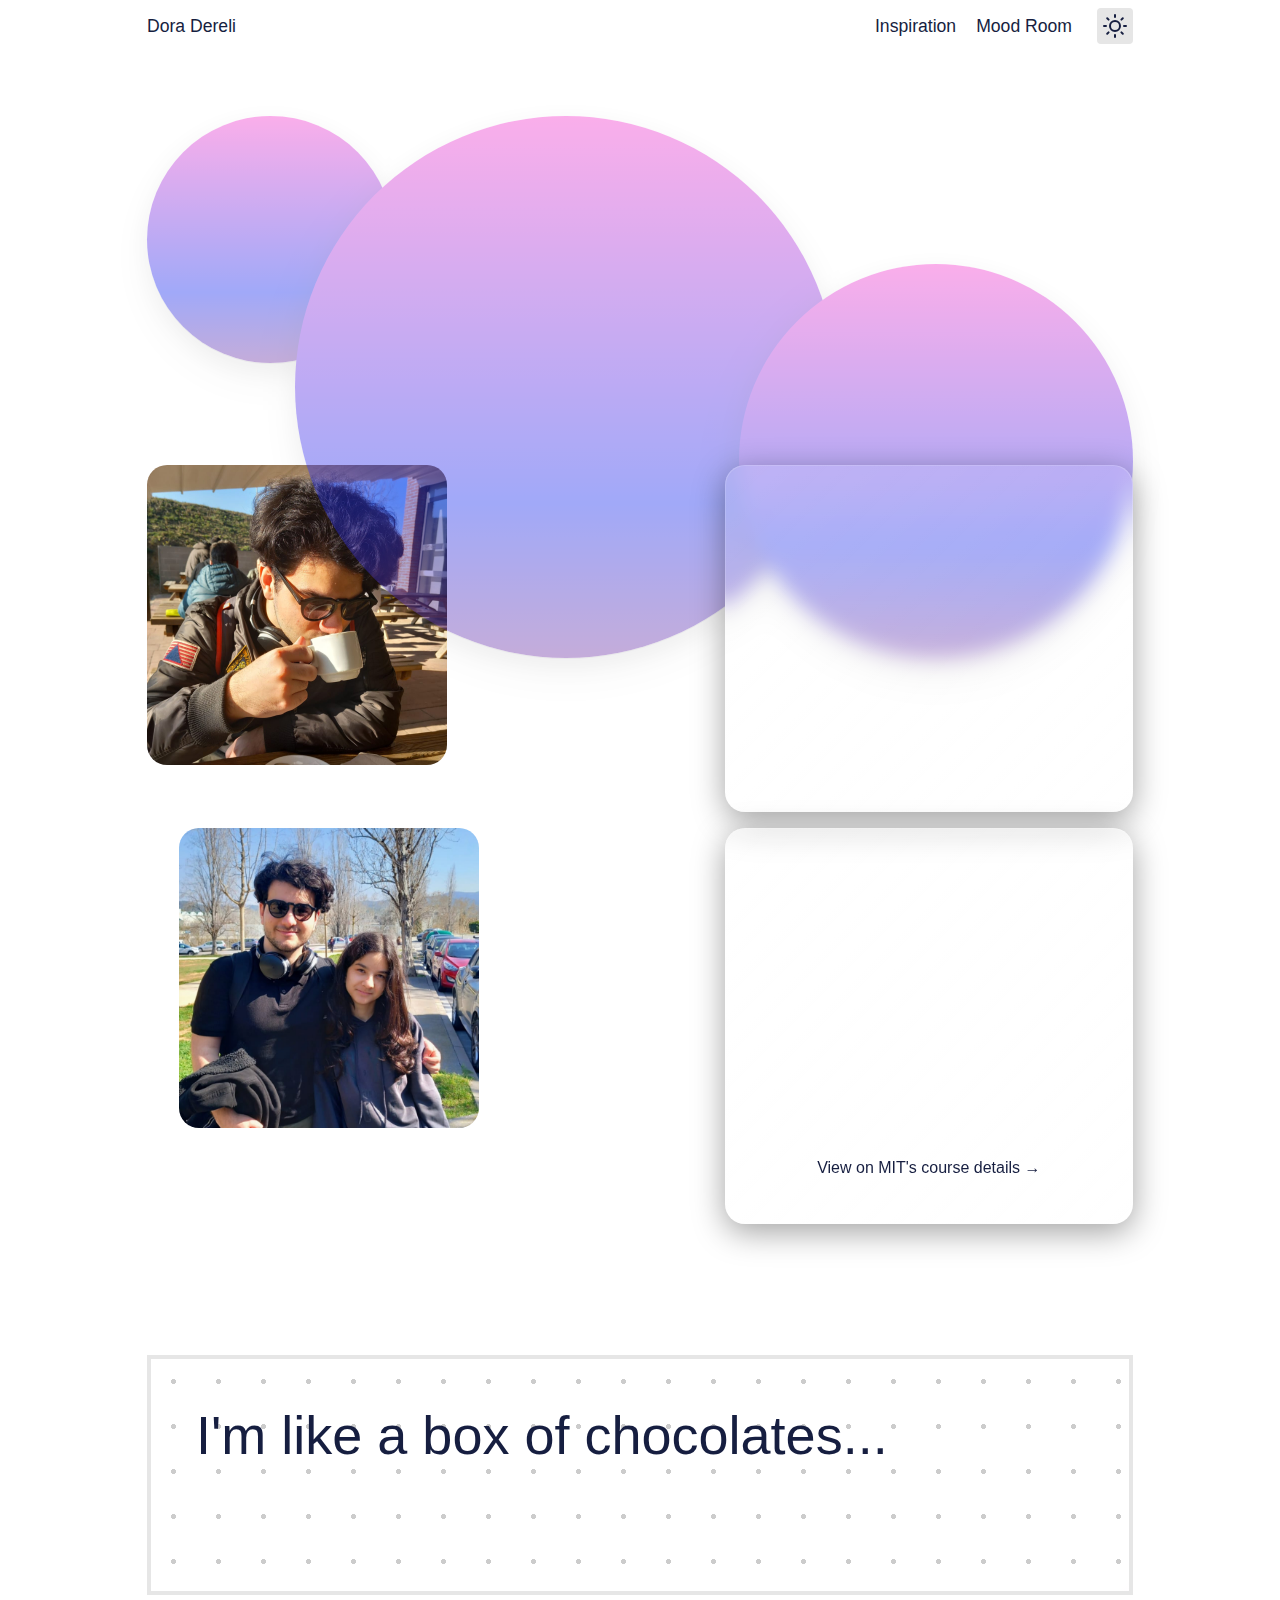
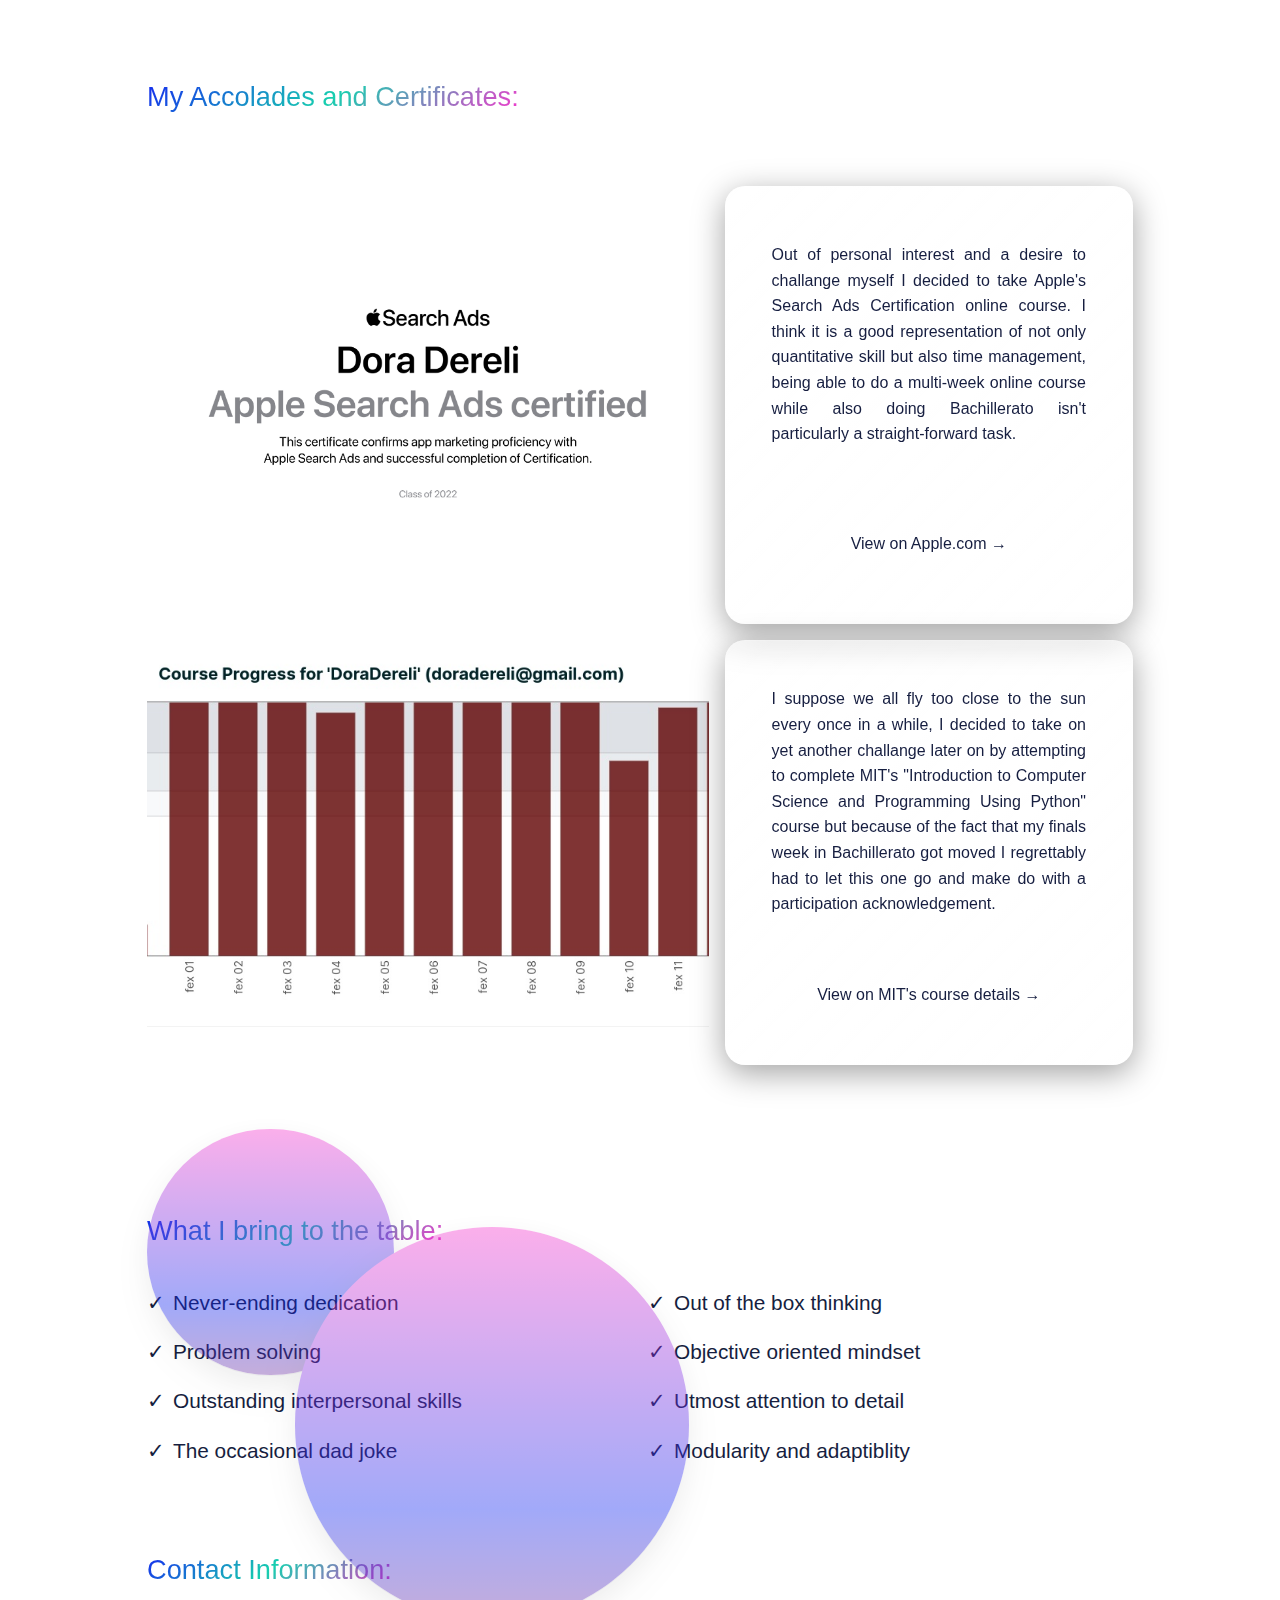
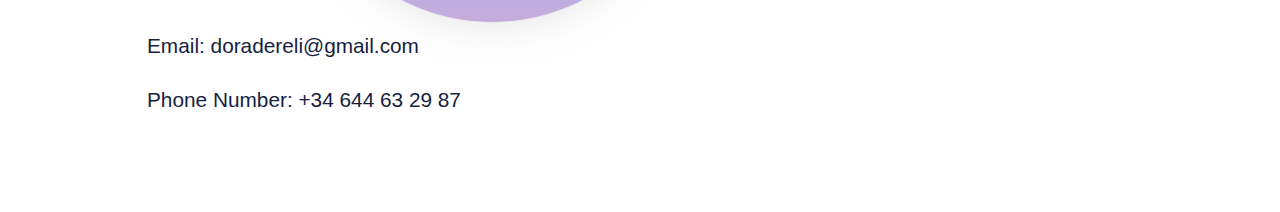
==== commit 9f217e3f: "Update index.html" ====
--- a/index.html
+++ b/index.html
@@ -57,18 +57,6 @@
             <h1>Just a tech nerd trying to become a paid tech nerd</h1>
             <p class="titlespcr">👋 Hello! I am Dora Dereli, I'm a teen studying technology in Barcelona with an interest in all things relating to Computer Science with 
                 Machine Learning and UX being my favourite.</p>
-            <div class="heroes-container">
-                <div class="titlespcr"></div>
-                    <section class="heroes-container" id="intro" class="content-wrapper">
-                        <img src="IMG_20240517_011327.jpg" alt="Dora Dereli" class="profile-picture" id="dora-profile">
-                        <p></p>
-                    </section>
-                <div class="titlespcrr"></div>
-                    <section class="heroes-container" id="intro" class="content-wrapper">
-                        <p>A wise man knows that he knows nothing, so I obviously have a long ways to go and there is much more for me to do to leave my mark in the industry. From ARM & RISC V SoC architecture, to neural networks for Machine learning, Data Analytics for Big Data and UX design to provide the end user the most effortless experience possible, my goal is to know the ins and outs of every system.</p>
-                        <img src="IMG_20240517_011246.jpg" alt="Dora Dereli" class="profile-picturee" id="dora-profile">
-                    </section>
-            </div>
              <div class="selected-project">
             <figure>
                 <img src="IMG_20240517_011327.jpg" alt="Dora Dereli" class="profile-picture" id="dora-profile">
@@ -83,9 +71,8 @@
                 <img src="IMG_20240517_011246.jpg" alt="Dora Dereli" class="profile-picturee" id="dora-profile">
             </figure>
             <div>
-                <p>I suppose we all fly too close to the sun every once in a while, I decided to take on yet another challange later on by attempting
-                    to complete MIT's "Introduction to Computer Science and Programming Using Python" course but because of the fact that my finals week in Bachillerato
-                    got moved I regrettably had to let this one go and make do with a participation acknowledgement.<br><br></p>
+                <p>A wise man knows that he knows nothing, so I obviously have a long ways to go and there is much more for me to do to leave my mark in the industry. 
+                    From ARM & RISC V SoC architecture, to neural networks for Machine learning, Data Analytics for Big Data and UX design to provide the end user the most effortless experience possible, my goal is to know the ins and outs of every system.<br><br></p>
 
                     <a class="read-more" href="https://learning.edx.org/course/course-v1:MITx+6.00.1x+1T2023/home">View on MIT's course details →</a>
             </div>
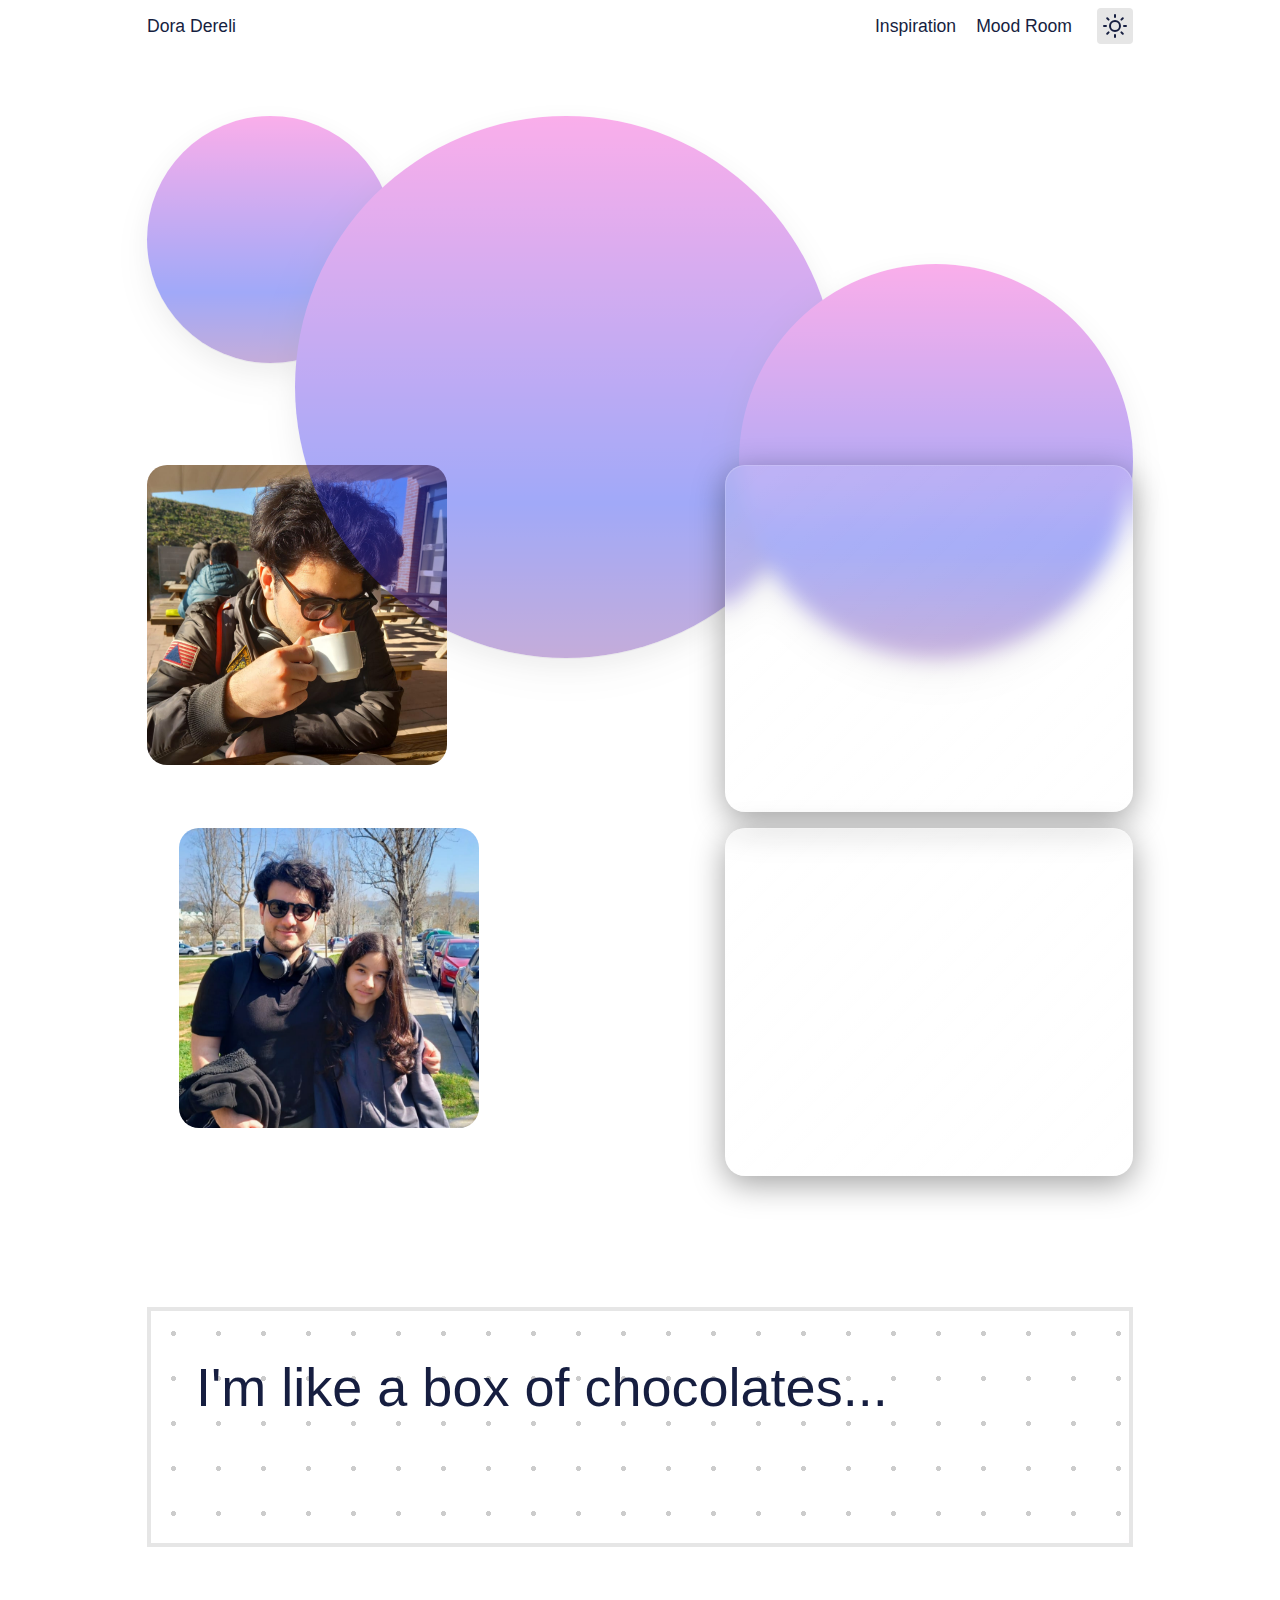
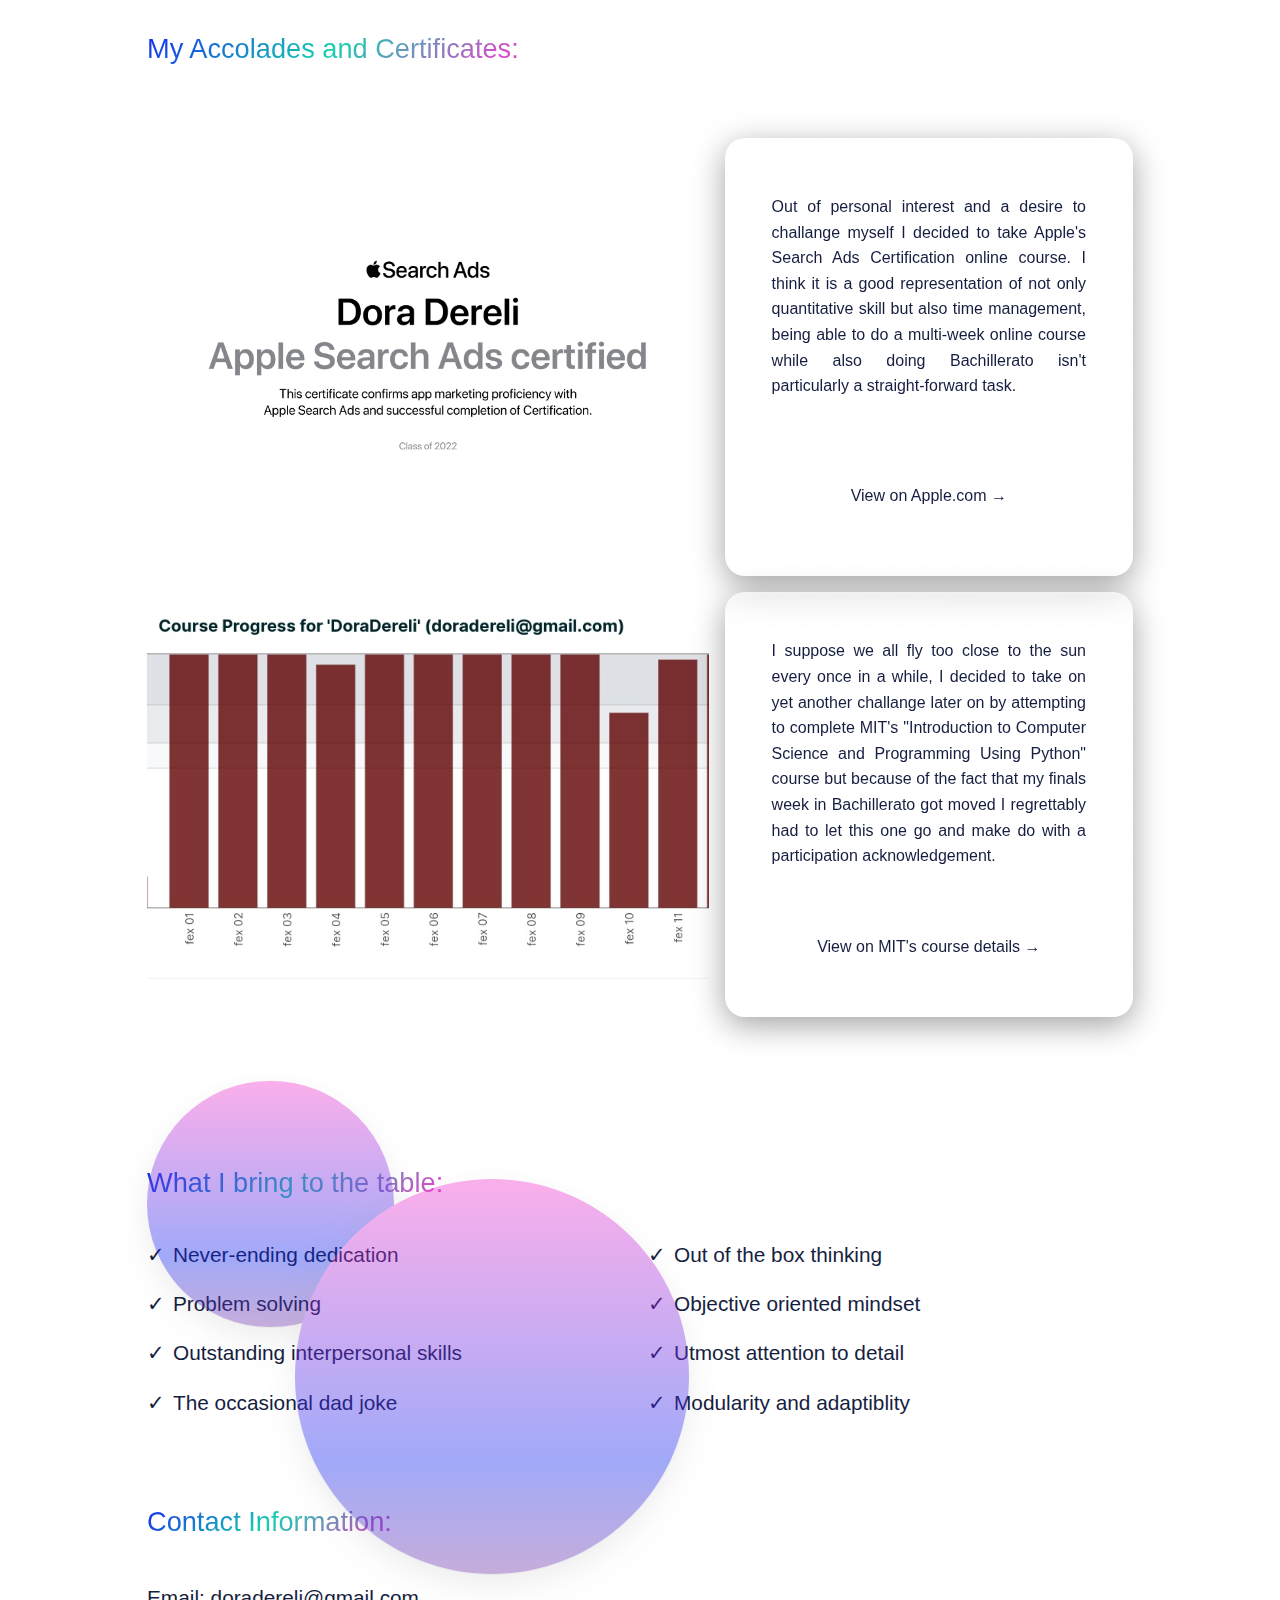
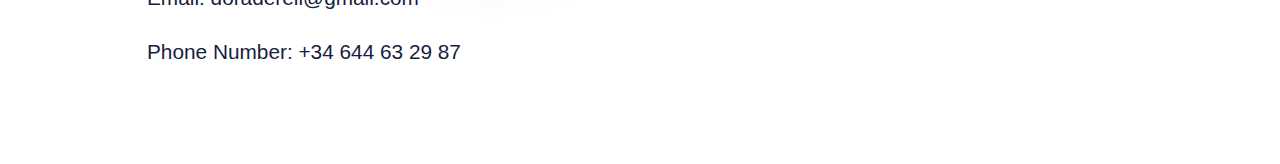
==== commit 0ca8096c: "Update index.html" ====
--- a/index.html
+++ b/index.html
@@ -73,8 +73,6 @@
             <div>
                 <p>A wise man knows that he knows nothing, so I obviously have a long ways to go and there is much more for me to do to leave my mark in the industry. 
                     From ARM & RISC V SoC architecture, to neural networks for Machine learning, Data Analytics for Big Data and UX design to provide the end user the most effortless experience possible, my goal is to know the ins and outs of every system.<br><br></p>
-
-                    <a class="read-more" href="https://learning.edx.org/course/course-v1:MITx+6.00.1x+1T2023/home">View on MIT's course details →</a>
             </div>
         </div>
         </section>
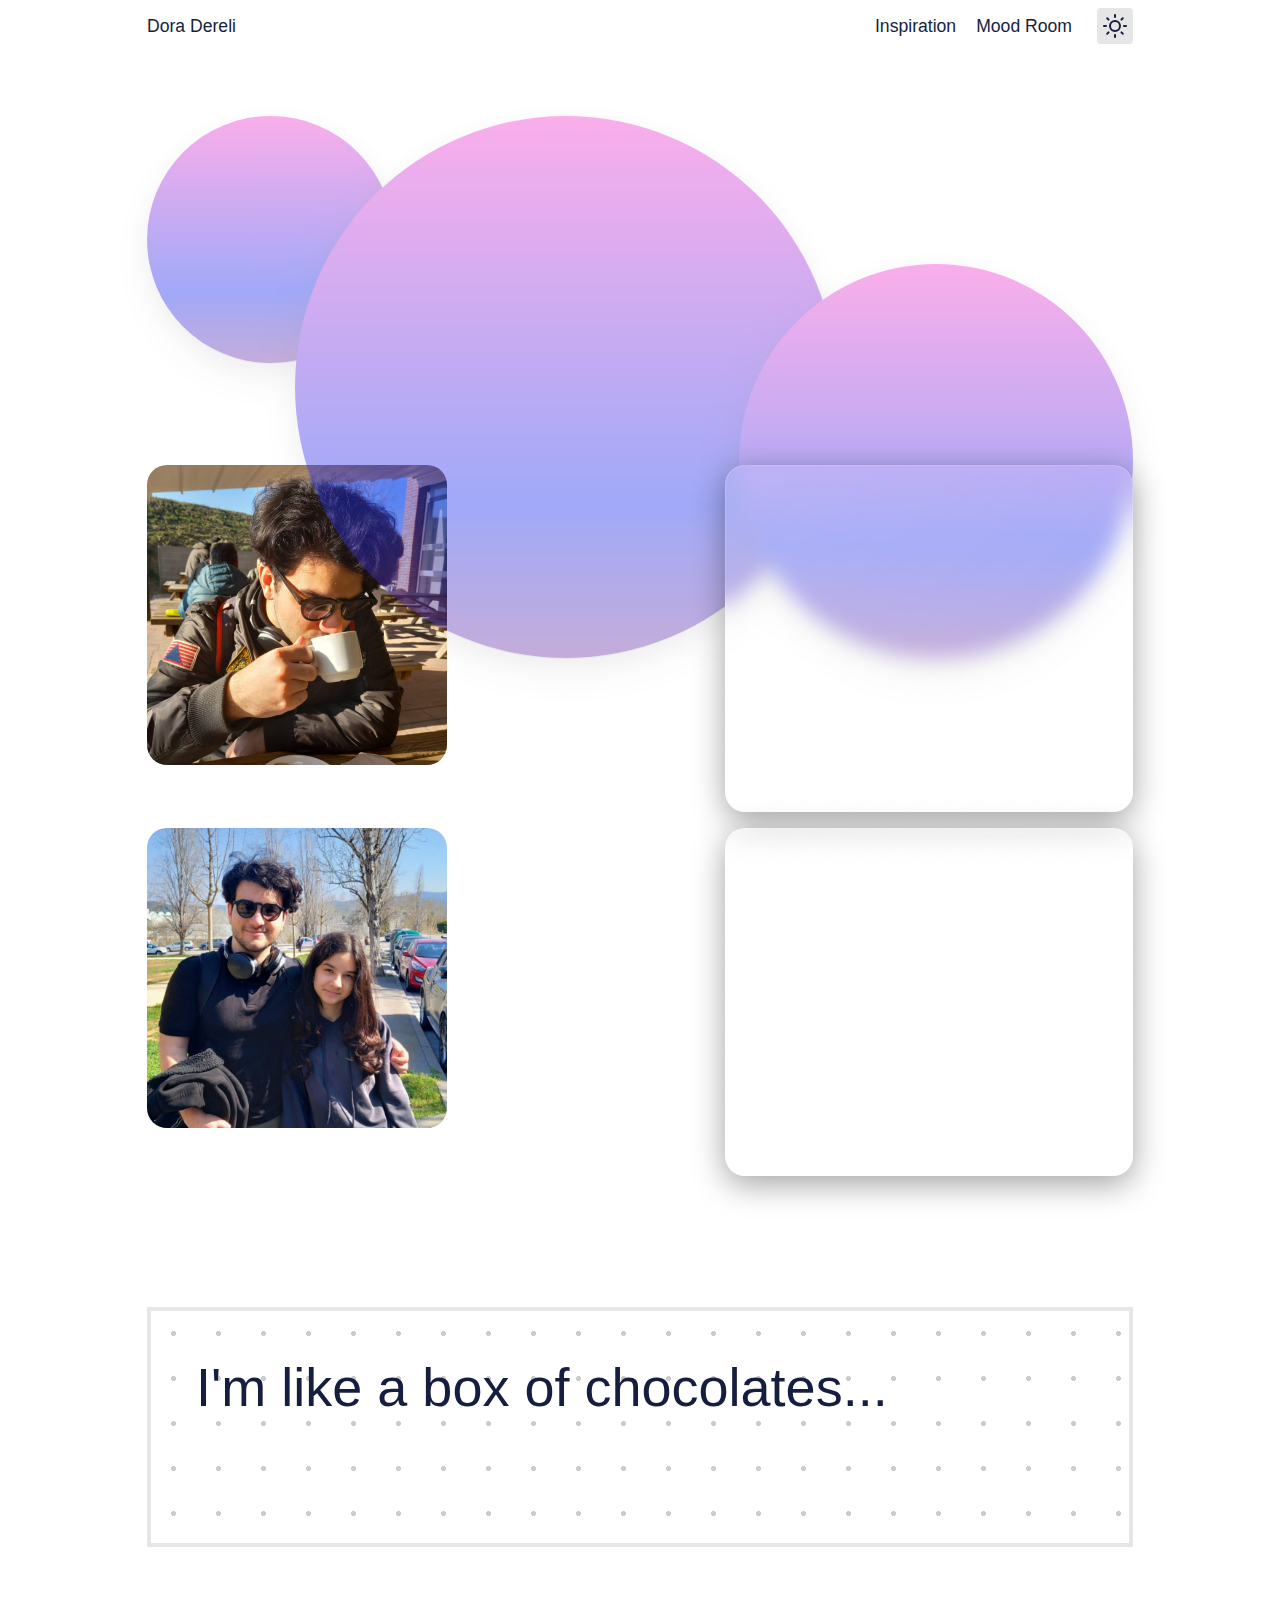
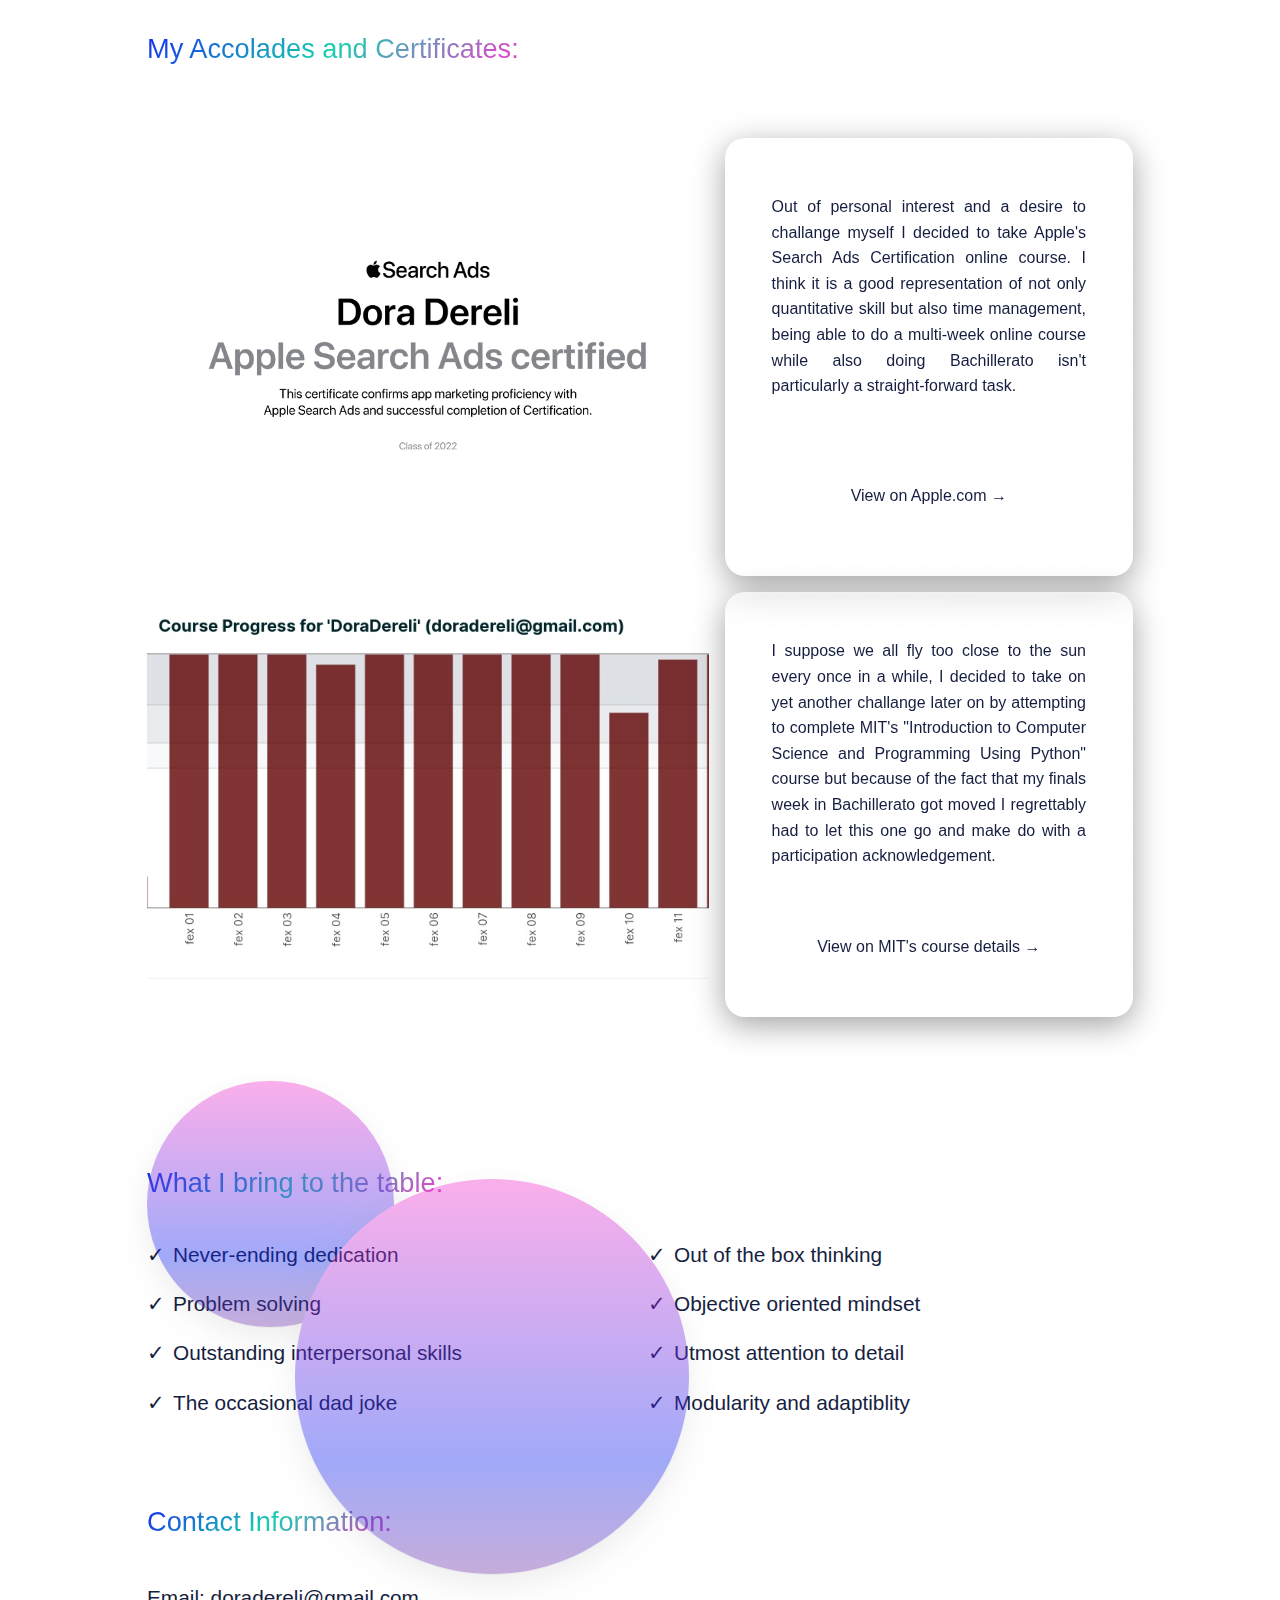
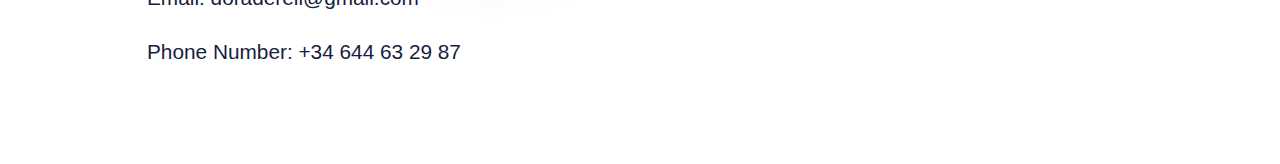
==== commit bc4b9b63: "Update index.html" ====
--- a/index.html
+++ b/index.html
@@ -68,7 +68,7 @@
         </div>
         <div class="selected-project">
             <figure>
-                <img src="IMG_20240517_011246.jpg" alt="Dora Dereli" class="profile-picturee" id="dora-profile">
+                <img src="IMG_20240517_011246.jpg" alt="Dora Dereli" class="profile-picture" id="dora-profile">
             </figure>
             <div>
                 <p>A wise man knows that he knows nothing, so I obviously have a long ways to go and there is much more for me to do to leave my mark in the industry. 
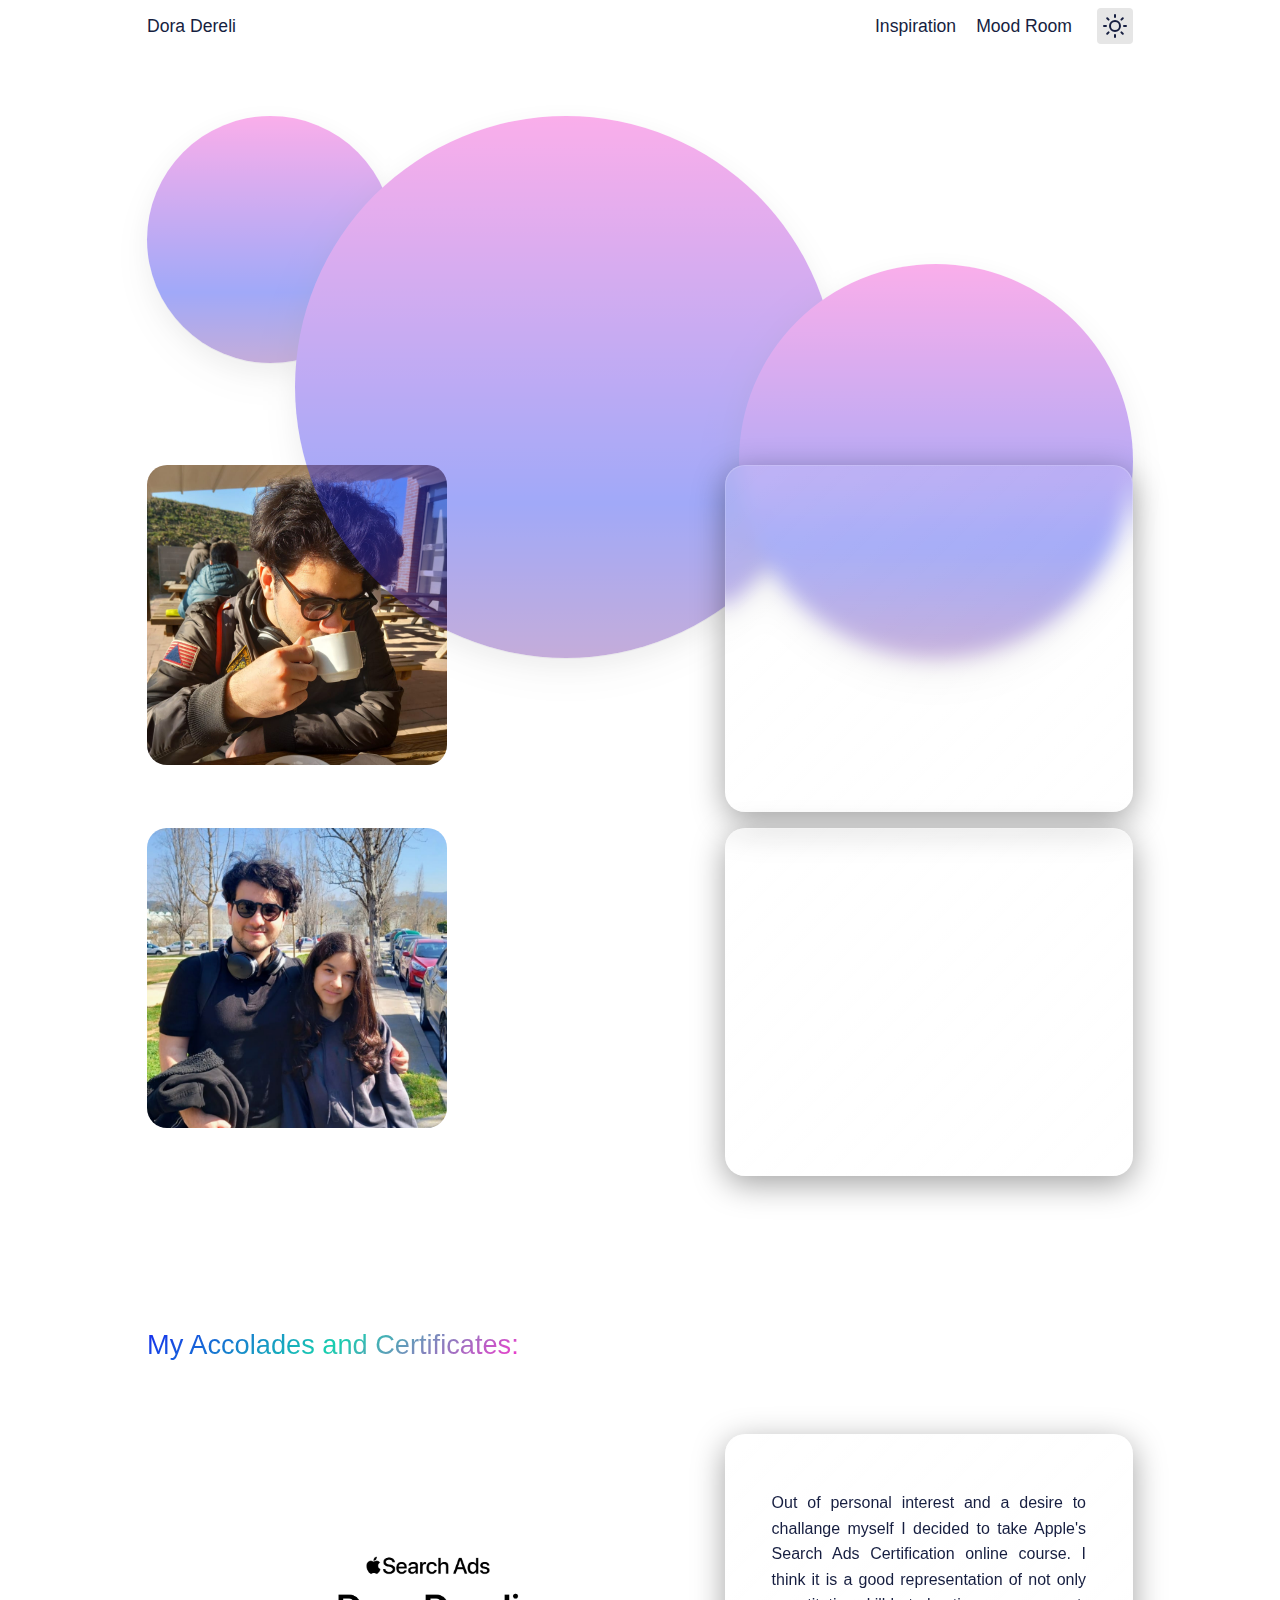
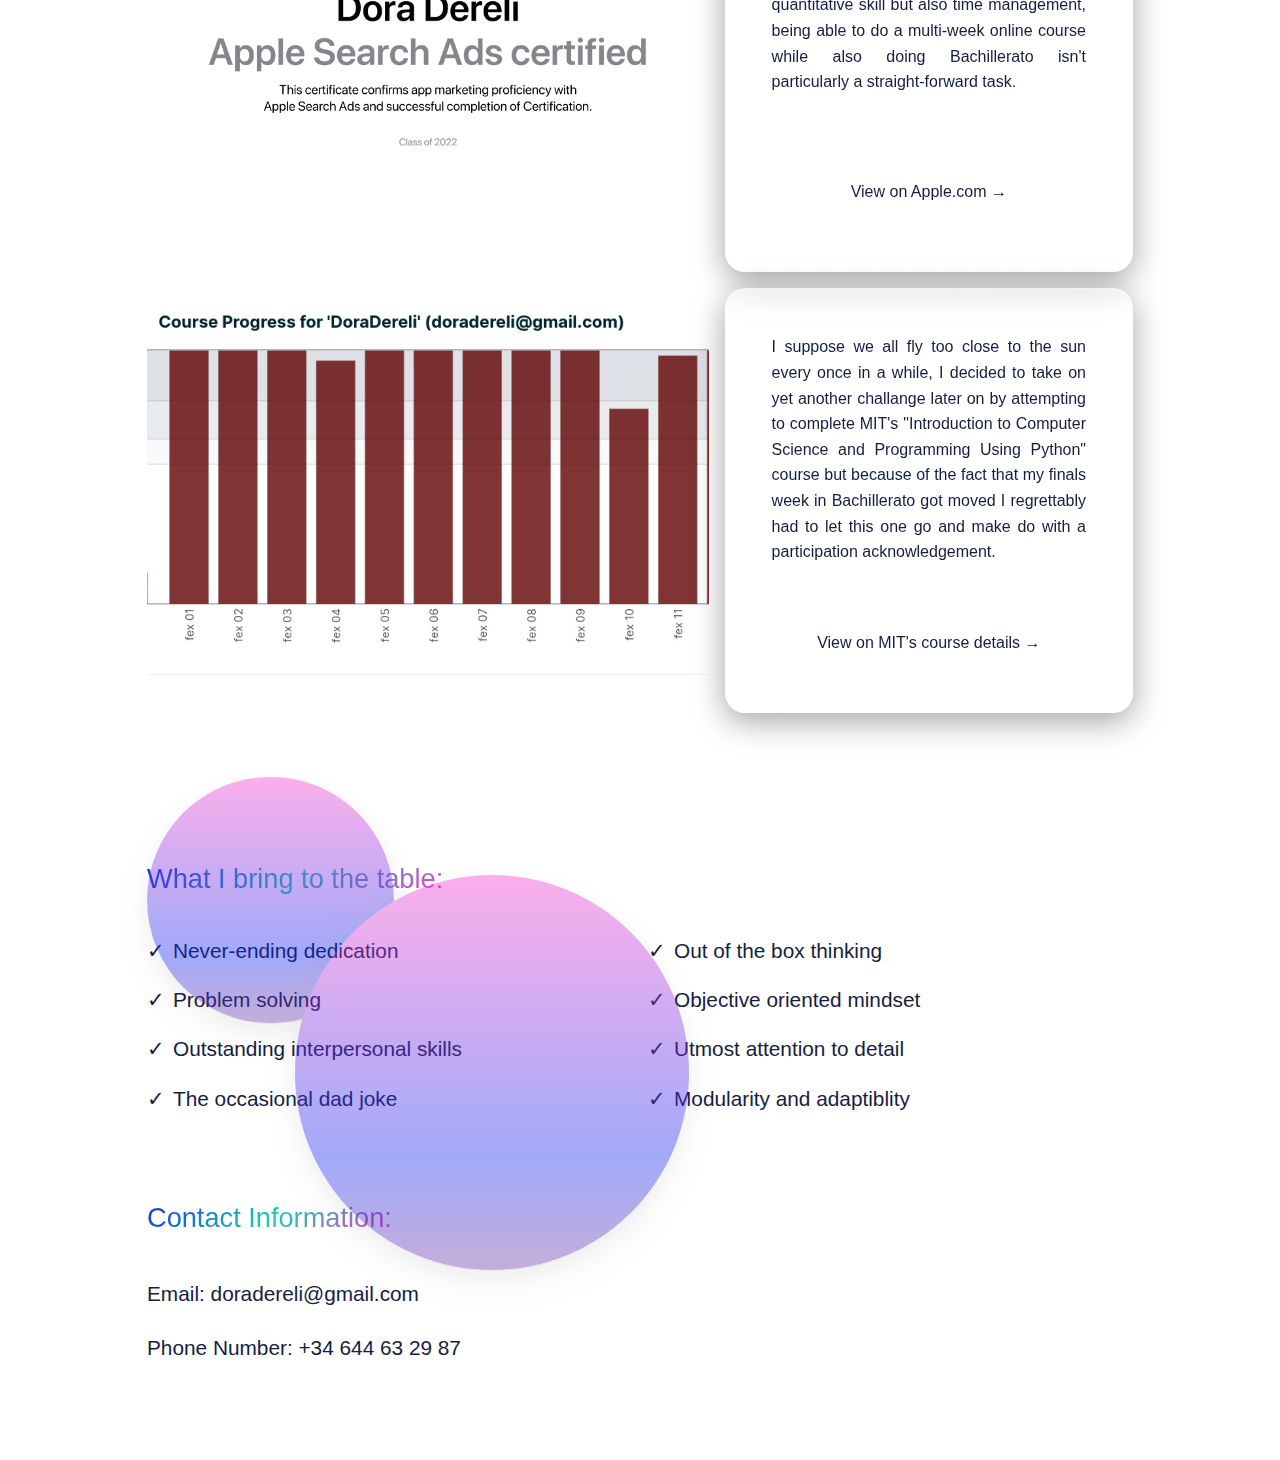
==== commit 3c882e65: "idk trying to fix this piece of shit" ====
--- a/index.html
+++ b/index.html
@@ -59,7 +59,7 @@
                 Machine Learning and UX being my favourite.</p>
              <div class="selected-project">
             <figure>
-                <img src="IMG_20240517_011327.jpg" alt="Dora Dereli" class="profile-picture" id="dora-profile">
+                <img src="/photos/IMG_20240517_011327.jpg" alt="Dora Dereli" class="profile-picture" id="dora-profile">
             </figure>
             <div>
                 <p>My love for computing began very early at age 6 when my dad first showed me how to use the family computer, an IBM Thinkpad T42 running Windows XP. Soon, I wouldn't leave it alone, and from there my interest and knowledge has gone up exponentially. 
@@ -68,7 +68,7 @@
         </div>
         <div class="selected-project">
             <figure>
-                <img src="IMG_20240517_011246.jpg" alt="Dora Dereli" class="profile-picture" id="dora-profile">
+                <img src="/photos/IMG_20240517_011246.jpg" alt="Dora Dereli" class="profile-picture" id="dora-profile">
             </figure>
             <div>
                 <p>A wise man knows that he knows nothing, so I obviously have a long ways to go and there is much more for me to do to leave my mark in the industry. 
@@ -78,22 +78,12 @@
         </section>
         <div class="titlespcr"></div>
         <!-- Projects section -->
-        <section class="section">
-            <!-- Chocolates card -->
-            <div class="card">
-                <div class="card-content">
-                    <h3 class="card-title">I'm like a box of chocolates...</h3>
-                    <h4 class="card-subtitle"></h4>
-                </div>
-                <i class="fa-solid fa-hat-witch card-icon"></i>
-            </div>
-        </section>
         <div class="titlespcrr"></div>
         <h2 class="gradient-title">My Accolades and Certificates:</h2>
         <div class="titlespcrr"></div>
         <div class="selected-project">
             <figure>
-                <img src="Apple_Search_Ads_Certification_pages-to-jpg-0001.jpg" alt="Passnote" />
+                <img src="/photos/Apple_Search_Ads_Certification_pages-to-jpg-0001.jpg" alt="Passnote"/>
             </figure>
             <div>
                 <p>Out of personal interest and a desire to challange myself I decided to take Apple's Search Ads Certification online course.
@@ -105,7 +95,7 @@
         </div>
         <div class="selected-project">
             <figure>
-                <img src="Screenshot from 2024-05-17 04-03-49-cropped.jpg" alt="Passnote" />
+                <img src="/photos/Screenshot from 2024-05-17 04-03-49-cropped.jpg" alt="Passnote" />
             </figure>
             <div>
                 <p>I suppose we all fly too close to the sun every once in a while, I decided to take on yet another challange later on by attempting
--- a/style.css
+++ b/style.css
@@ -634,118 +634,6 @@
   max-width: 300px;
   max-height: 300px;
 }
-
-
-
-
-
-
-.card {
-    /* aspect-ratio: 1 / 0.2;  Modify this value to control the height based on the width */
-    border: 0.5vmin solid var(--color-well);
-    cursor: pointer;
-    position: relative;
-    transform: translateX(0px); /* Move the card 30 pixels to the left */
-    margin: 50px 0px 0px 0px;
-  }
-  
-  .card:hover:before {
-    background-position: 100% 100%;
-    transform: scale(1.08, 1.03);
-    border-radius: 8px;
-  }
-  
-  .card:hover > .card-content {
-    background-position: -10% 0%;
-  }
-  
-  .card:hover > .card-icon {
-    color: var(--color-text);
-  }
-  
-  .card:hover > .card-content > .card-subtitle > .card-subtitle-word {  
-    opacity: 1;
-    transform: translateY(0%);
-    transition: opacity 0ms, transform 200ms cubic-bezier(.90, .06, .15, .90);
-  }
-  
-  .card:before {
-    background: linear-gradient(
-      130deg, 
-      transparent 0% 33%, 
-      var(--g1) 74%, 
-      var(--g2) 83.5%, 
-      var(--g3) 100%
-    );
-    background-position: 0% 0%;
-    background-size: 300% 300%;
-    content: "";
-    height: 100%;
-    pointer-events: none;
-    position: absolute;
-    transition: background-position 350ms ease, transform 350ms ease;
-    width: 100%;
-    z-index: 1;
-  }
-  
-  .card-content {
-    background-image: radial-gradient(
-        var(--card-dot-light) 8%, 
-        transparent 8%
-    ),
-    radial-gradient(
-        var(--card-dot-dark) 8%, 
-        transparent 8%
-    );
-    background-position: 0% 0%;
-    background-size: 5vmin 5vmin;
-    height: 100%;
-    padding: 5vmin;
-    position: relative;
-    transition: background-position 350ms ease;
-    width: 100%;
-    z-index: 2;
-}
-
-  
-  .card-title,
-  .card-subtitle {
-    color: var(--color-text);
-    font-family: "Anek Latin", sans-serif;
-    font-weight: 400;
-    margin: 0px;
-  }
-  
-  .card-title {
-    font-size: 6vmin;
-  }
-  
-  .card-subtitle {
-    font-size: 3vmin;
-    margin-top: 2vmin;
-  }
-  
-  .card-subtitle-word {
-    display: inline-block;
-    margin: 0vmin 0.3vmin;
-    opacity: 0;
-    position: relative;  
-    transform: translateY(40%);
-    transition: none;
-  }
-  
-  .card-icon {
-    bottom: 0px;
-    color: rgba(var(--color-text), 0.5);
-    font-size: 7vmin;
-    left: 0px;
-    margin: 5vmin;
-    position: absolute;
-    transition: color 250ms ease;
-    z-index: 2;
-}
-
-
 
   /* About Me Section */
 #about-me {
